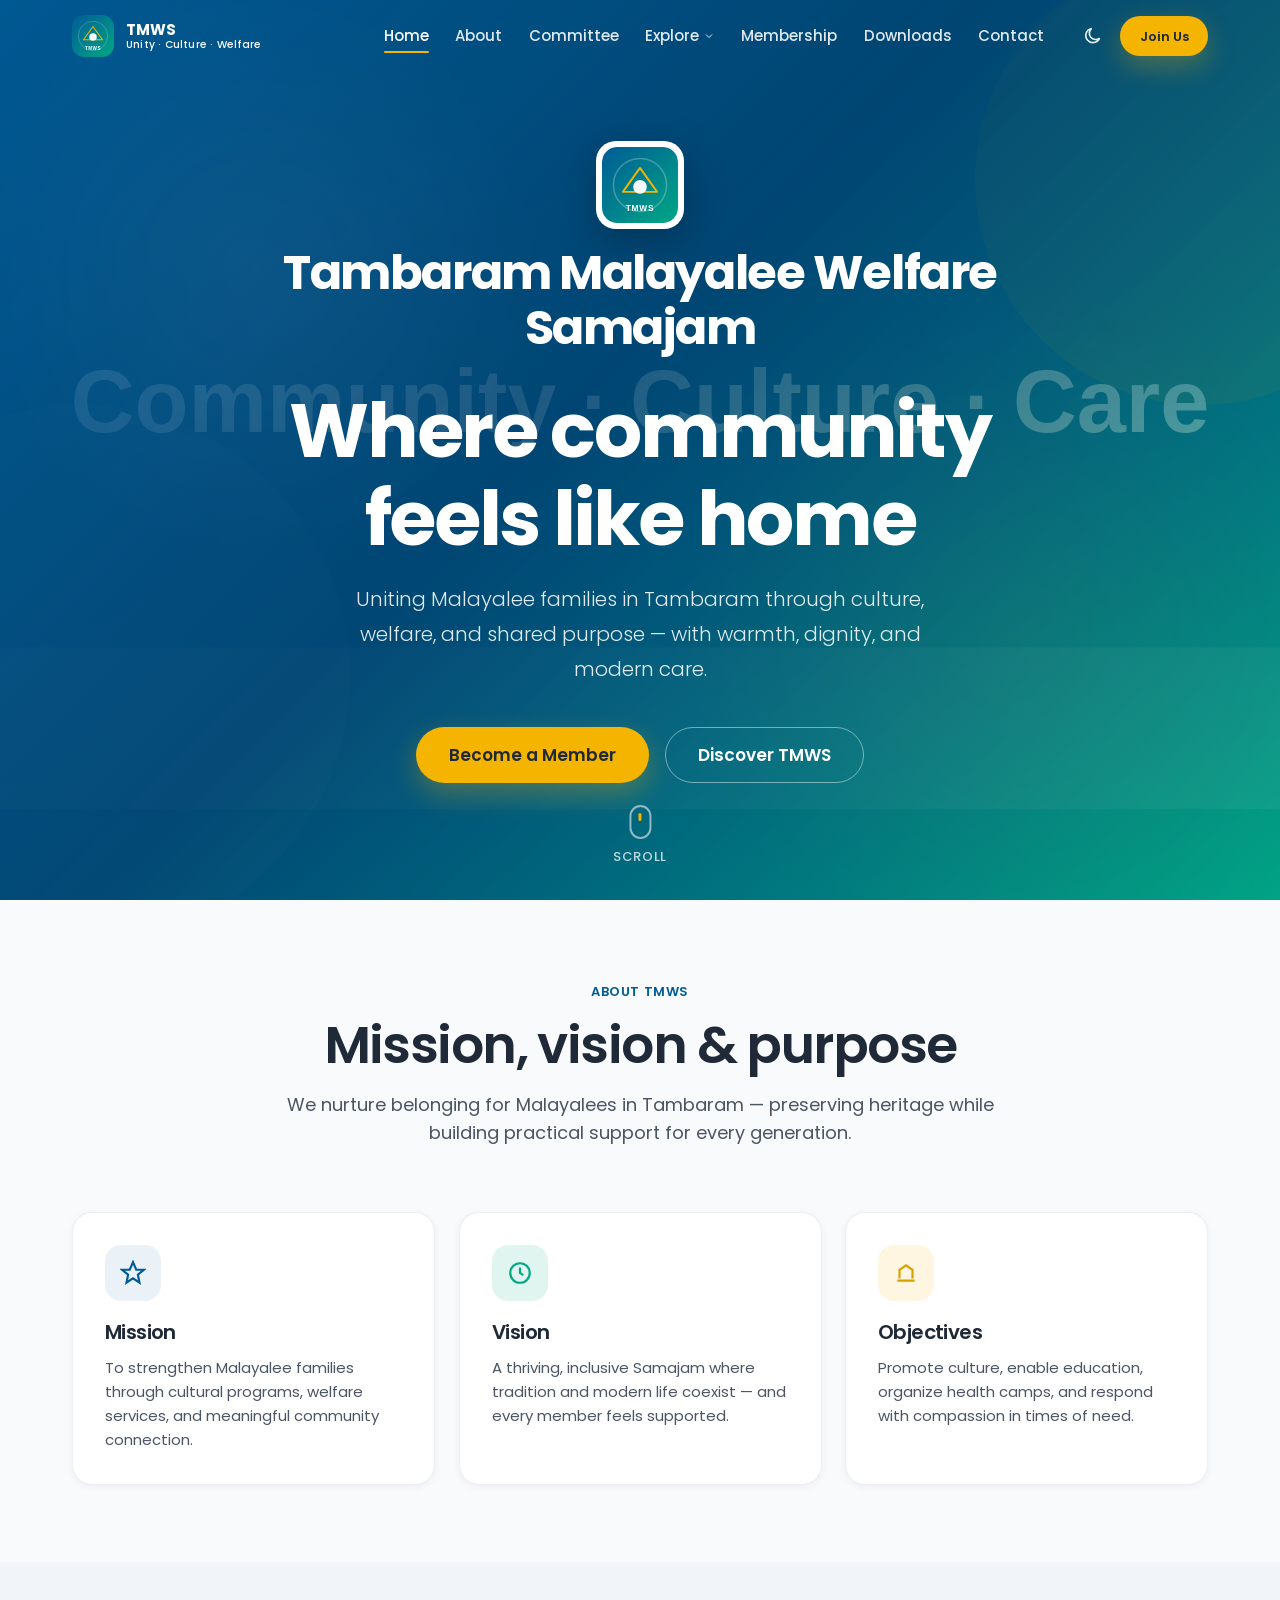
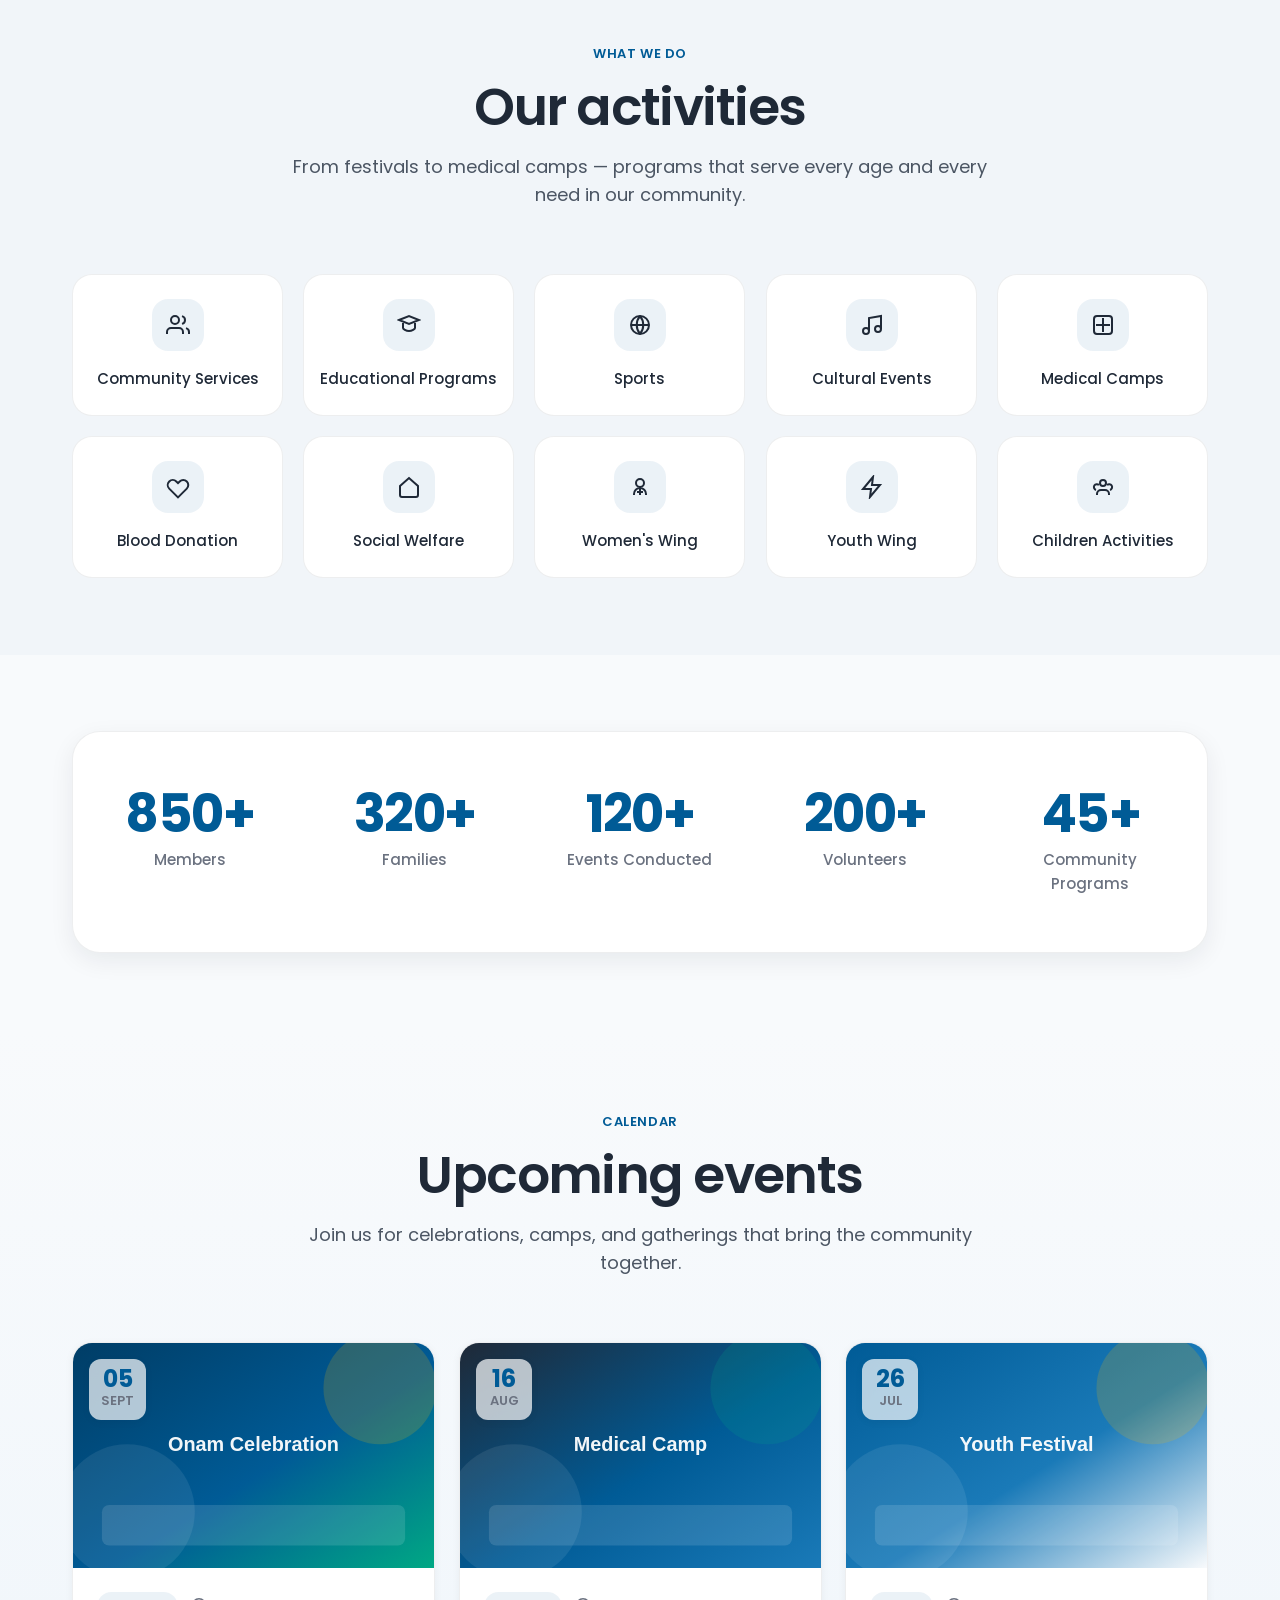
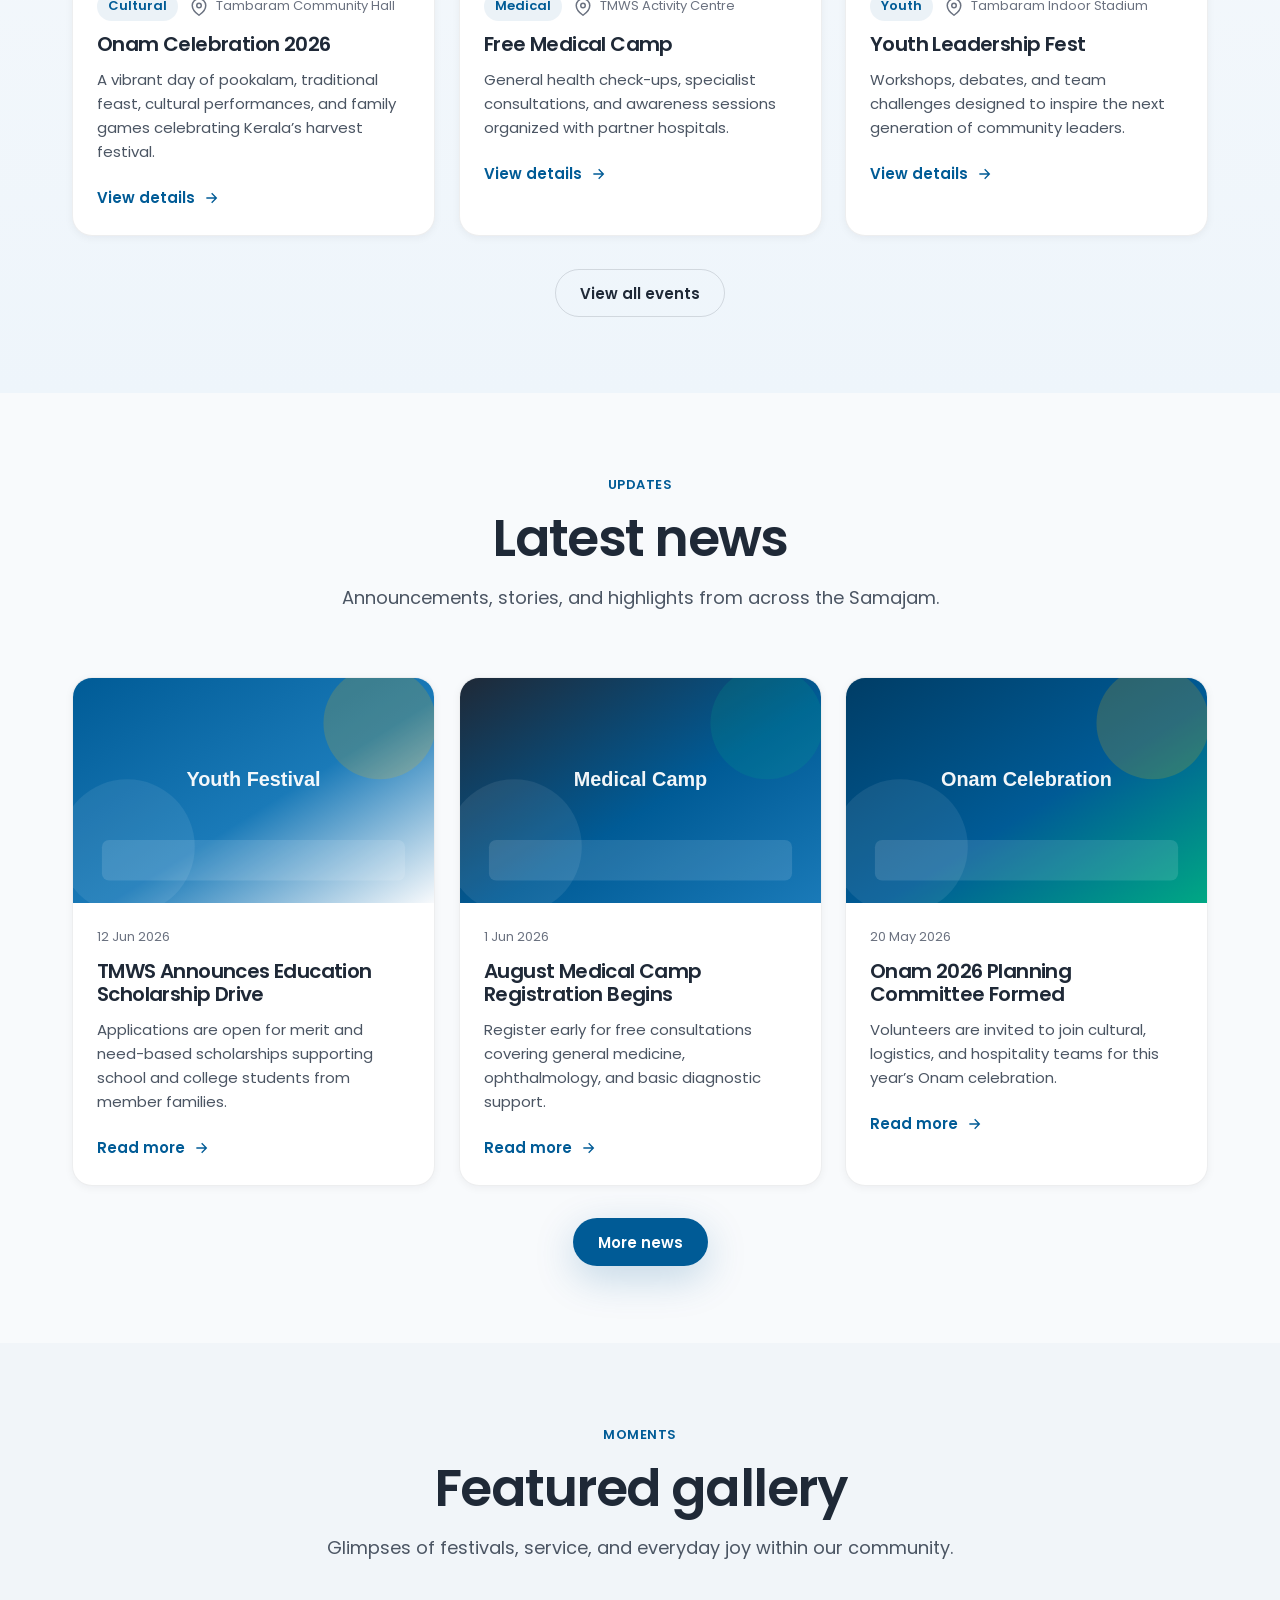
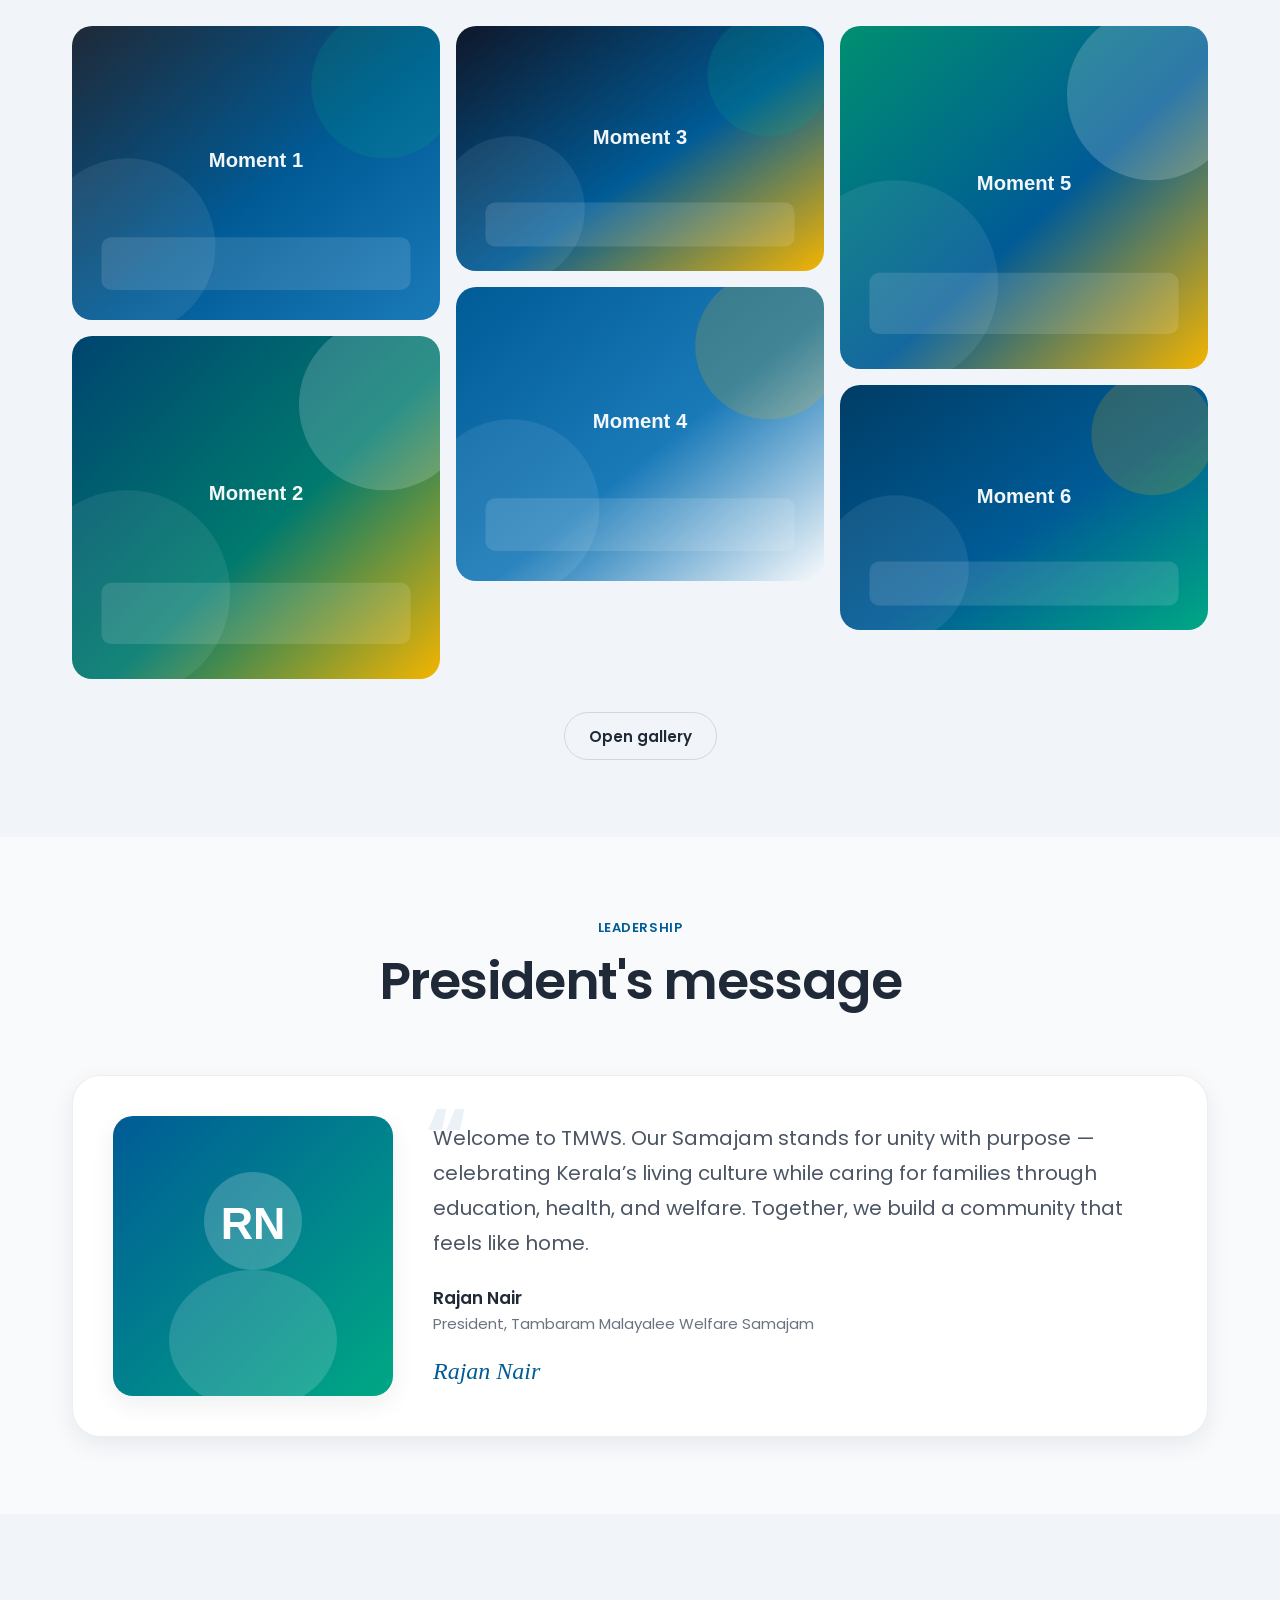
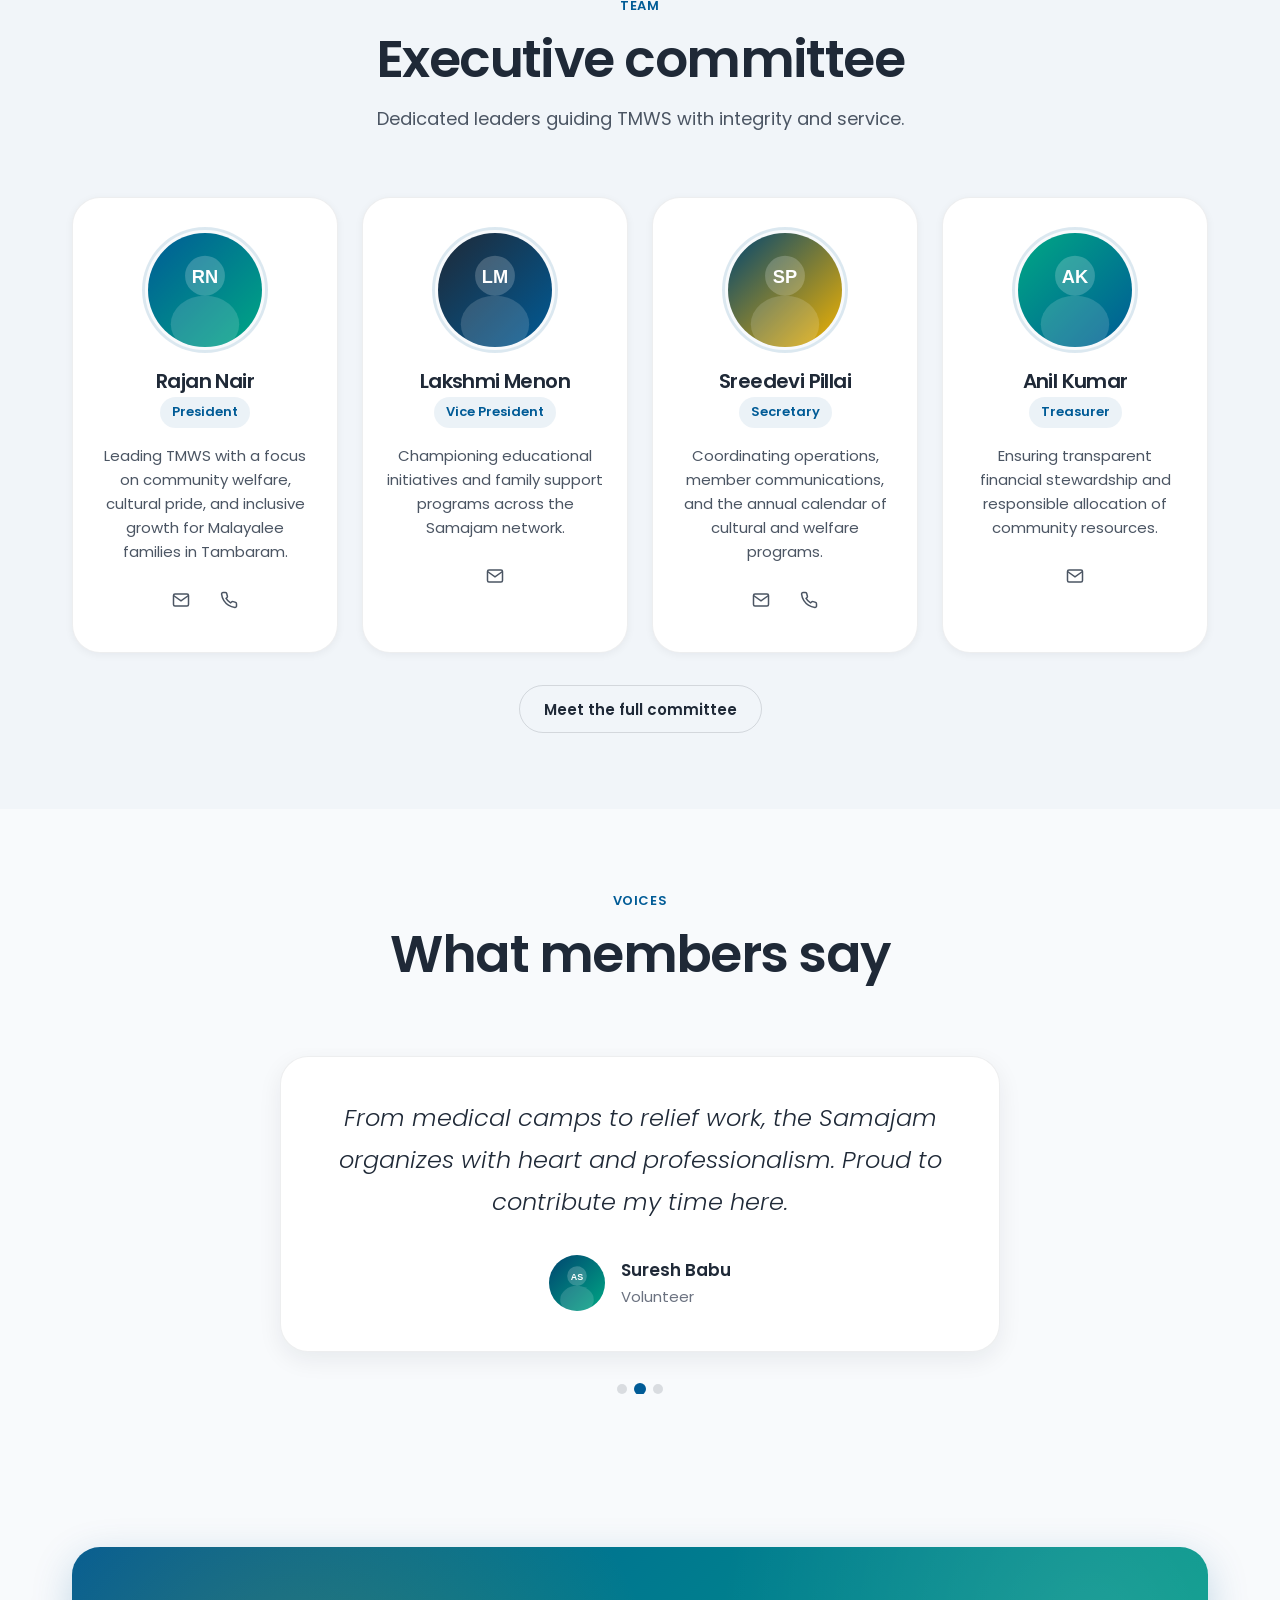
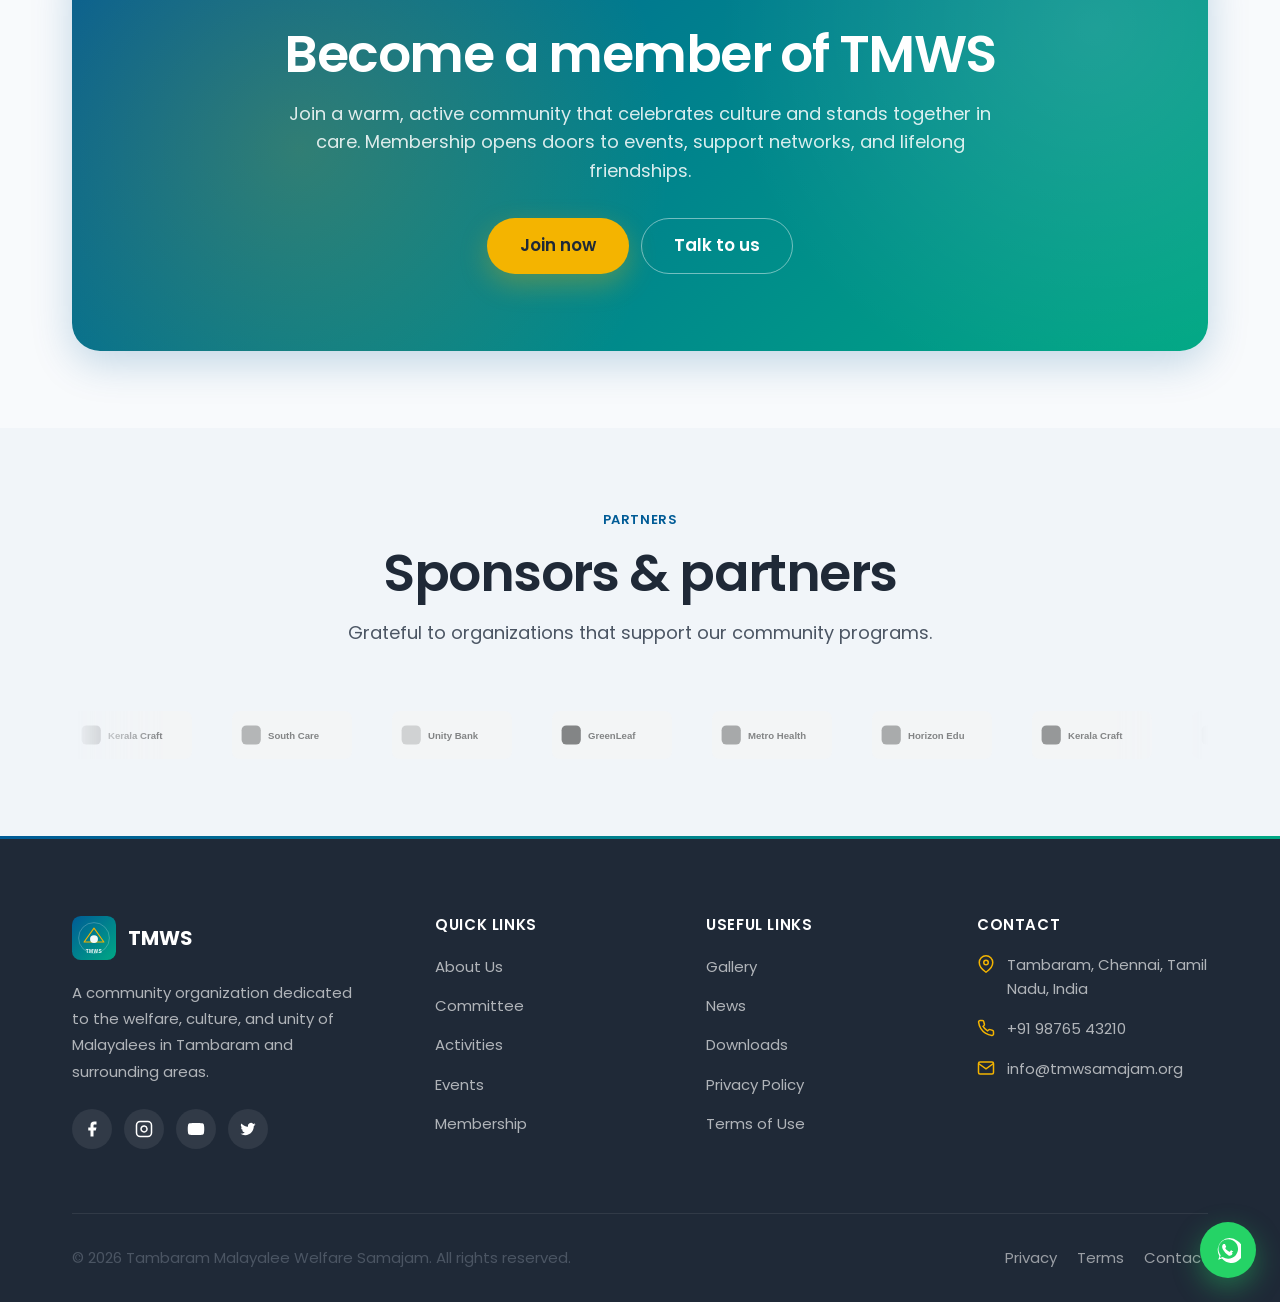
==== index.html @ 82dcee6b "Build premium TMWS static website for GitHub Pages Fresh HTML/CSS/vanilla JS site with modular desig" ====
<!DOCTYPE html>
<html lang="en">
<head>
  <meta charset="UTF-8" />
  <meta name="viewport" content="width=device-width, initial-scale=1.0" />
  <title>TMWS — Tambaram Malayalee Welfare Samajam</title>
  <meta name="description" content="Tambaram Malayalee Welfare Samajam (TMWS) — a modern community organization fostering Malayalee culture, welfare, and unity in Tambaram, Chennai." />
  <meta name="keywords" content="TMWS, Tambaram Malayalee, Malayalee Samajam, Kerala community Chennai, Onam Tambaram" />
  <meta name="author" content="Tambaram Malayalee Welfare Samajam" />
  <link rel="canonical" href="https://tmwsamajam.github.io/webapp/" />

  <meta property="og:type" content="website" />
  <meta property="og:title" content="TMWS — Tambaram Malayalee Welfare Samajam" />
  <meta property="og:description" content="Unity, culture, and welfare for Malayalee families in Tambaram." />
  <meta property="og:image" content="assets/images/logo/tmws-logo.svg" />
  <meta property="og:url" content="https://tmwsamajam.github.io/webapp/" />
  <meta property="og:site_name" content="TMWS" />

  <meta name="twitter:card" content="summary_large_image" />
  <meta name="twitter:title" content="TMWS — Tambaram Malayalee Welfare Samajam" />
  <meta name="twitter:description" content="Unity, culture, and welfare for Malayalee families in Tambaram." />
  <meta name="twitter:image" content="assets/images/logo/tmws-logo.svg" />

  <link rel="icon" href="favicon.ico" sizes="any" />
  <link rel="icon" href="assets/images/logo/tmws-logo.svg" type="image/svg+xml" />
  <link rel="apple-touch-icon" href="assets/images/logo/tmws-logo.svg" />

  <link rel="preconnect" href="https://fonts.googleapis.com" />
  <link rel="preconnect" href="https://fonts.gstatic.com" crossorigin />
  <link href="https://fonts.googleapis.com/css2?family=Poppins:wght@300;400;500;600;700&display=swap" rel="stylesheet" />

  <link rel="stylesheet" href="assets/css/style.css" />

  <script>
    (function () {
      try {
        var t = localStorage.getItem("tmws-theme");
        if (!t) t = window.matchMedia("(prefers-color-scheme: dark)").matches ? "dark" : "light";
        document.documentElement.setAttribute("data-theme", t);
      } catch (e) {}
    })();
  </script>

  <script type="application/ld+json">
  {
    "@context": "https://schema.org",
    "@type": "Organization",
    "name": "Tambaram Malayalee Welfare Samajam",
    "alternateName": "TMWS",
    "url": "https://tmwsamajam.github.io/webapp/",
    "logo": "https://tmwsamajam.github.io/webapp/assets/images/logo/tmws-logo.svg",
    "email": "info@tmwsamajam.org",
    "telephone": "+91-98765-43210",
    "address": {
      "@type": "PostalAddress",
      "addressLocality": "Tambaram",
      "addressRegion": "Tamil Nadu",
      "addressCountry": "IN"
    },
    "sameAs": [
      "https://facebook.com/",
      "https://instagram.com/",
      "https://youtube.com/"
    ]
  }
  </script>
</head>
<body data-page="home">
  <a class="skip-link" href="#main">Skip to content</a>
  <div class="scroll-progress" data-scroll-progress role="presentation"></div>
  <div class="page-loader" data-page-loader aria-hidden="true">
    <div class="page-loader__spinner" role="status" aria-label="Loading"></div>
  </div>

  <div data-header-mount></div>

  <main id="main">
    <!-- 1. Hero -->
    <section class="hero hero-animate" aria-label="Welcome">
      <div class="hero__bg" data-parallax="0.15" aria-hidden="true">
        <img src="assets/images/hero/hero-banner.svg" alt="" width="1920" height="1080" />
      </div>
      <div class="hero__overlay" aria-hidden="true"></div>
      <div class="hero__pattern" aria-hidden="true"></div>

      <div class="hero__content">
        <div class="hero__brand">
          <img class="hero__logo" src="assets/images/logo/tmws-logo.svg" width="88" height="88" alt="TMWS logo" />
          <p class="hero__org">Tambaram Malayalee Welfare Samajam</p>
        </div>
        <h1 class="hero__title">Where community feels like home</h1>
        <p class="hero__subtitle">
          Uniting Malayalee families in Tambaram through culture, welfare, and shared purpose — with warmth, dignity, and modern care.
        </p>
        <div class="hero__actions">
          <a href="membership.html" class="btn btn--secondary btn--lg">Become a Member</a>
          <a href="about.html" class="btn btn--outline btn--lg">Discover TMWS</a>
        </div>
      </div>

      <a href="#about" class="hero__scroll scroll-indicator" aria-label="Scroll to about section">
        <span class="hero__scroll-mouse" aria-hidden="true"></span>
        Scroll
      </a>
    </section>

    <!-- 2. About TMWS -->
    <section id="about" class="section">
      <div class="container">
        <header class="section-header reveal">
          <p class="section-eyebrow">About TMWS</p>
          <h2 class="section-title">Mission, vision &amp; purpose</h2>
          <p class="section-desc">
            We nurture belonging for Malayalees in Tambaram — preserving heritage while building practical support for every generation.
          </p>
        </header>

        <div class="grid grid--3">
          <article class="feature-card reveal reveal-delay-1">
            <div class="feature-card__icon" aria-hidden="true">
              <svg viewBox="0 0 24 24" fill="none" stroke="currentColor" stroke-width="2"><path d="M12 2l3 7h7l-5.5 4.5L18 21l-6-4-6 4 1.5-7.5L2 9h7z"/></svg>
            </div>
            <h3>Mission</h3>
            <p>To strengthen Malayalee families through cultural programs, welfare services, and meaningful community connection.</p>
          </article>
          <article class="feature-card reveal reveal-delay-2">
            <div class="feature-card__icon feature-card__icon--accent" aria-hidden="true">
              <svg viewBox="0 0 24 24" fill="none" stroke="currentColor" stroke-width="2"><circle cx="12" cy="12" r="9"/><path d="M12 7v5l3 2"/></svg>
            </div>
            <h3>Vision</h3>
            <p>A thriving, inclusive Samajam where tradition and modern life coexist — and every member feels supported.</p>
          </article>
          <article class="feature-card reveal reveal-delay-3">
            <div class="feature-card__icon feature-card__icon--secondary" aria-hidden="true">
              <svg viewBox="0 0 24 24" fill="none" stroke="currentColor" stroke-width="2"><path d="M4 19h16M6 17V9l6-4 6 4v8"/></svg>
            </div>
            <h3>Objectives</h3>
            <p>Promote culture, enable education, organize health camps, and respond with compassion in times of need.</p>
          </article>
        </div>
      </div>
    </section>

    <!-- 3. Our Activities -->
    <section class="section section--muted" id="activities">
      <div class="container">
        <header class="section-header reveal">
          <p class="section-eyebrow">What we do</p>
          <h2 class="section-title">Our activities</h2>
          <p class="section-desc">From festivals to medical camps — programs that serve every age and every need in our community.</p>
        </header>

        <div class="activities-grid">
          <a href="activities.html" class="activity-tile reveal">
            <span class="activity-tile__icon" aria-hidden="true"><svg viewBox="0 0 24 24" fill="none" stroke="currentColor" stroke-width="2"><path d="M17 21v-2a4 4 0 00-4-4H5a4 4 0 00-4 4v2"/><circle cx="9" cy="7" r="4"/><path d="M23 21v-2a4 4 0 00-3-3.87M16 3.13a4 4 0 010 7.75"/></svg></span>
            <span>Community Services</span>
          </a>
          <a href="activities.html#education" class="activity-tile reveal reveal-delay-1">
            <span class="activity-tile__icon" aria-hidden="true"><svg viewBox="0 0 24 24" fill="none" stroke="currentColor" stroke-width="2"><path d="M2 7l10-4 10 4-10 4L2 7z"/><path d="M6 10v5c0 1 3 3 6 3s6-2 6-3v-5"/></svg></span>
            <span>Educational Programs</span>
          </a>
          <a href="activities.html#sports" class="activity-tile reveal reveal-delay-2">
            <span class="activity-tile__icon" aria-hidden="true"><svg viewBox="0 0 24 24" fill="none" stroke="currentColor" stroke-width="2"><circle cx="12" cy="12" r="9"/><path d="M3 12h18M12 3a14 14 0 010 18M12 3a14 14 0 000 18"/></svg></span>
            <span>Sports</span>
          </a>
          <a href="activities.html#cultural" class="activity-tile reveal reveal-delay-3">
            <span class="activity-tile__icon" aria-hidden="true"><svg viewBox="0 0 24 24" fill="none" stroke="currentColor" stroke-width="2"><path d="M9 18V5l12-2v13"/><circle cx="6" cy="18" r="3"/><circle cx="18" cy="16" r="3"/></svg></span>
            <span>Cultural Events</span>
          </a>
          <a href="activities.html#medical" class="activity-tile reveal reveal-delay-4">
            <span class="activity-tile__icon" aria-hidden="true"><svg viewBox="0 0 24 24" fill="none" stroke="currentColor" stroke-width="2"><path d="M12 5v14M5 12h14"/><rect x="3" y="3" width="18" height="18" rx="3"/></svg></span>
            <span>Medical Camps</span>
          </a>
          <a href="activities.html#welfare" class="activity-tile reveal">
            <span class="activity-tile__icon" aria-hidden="true"><svg viewBox="0 0 24 24" fill="none" stroke="currentColor" stroke-width="2"><path d="M20.8 6.5a5 5 0 00-7.1 0L12 8.2l-1.7-1.7a5 5 0 00-7.1 7.1L12 22.4l8.8-8.8a5 5 0 000-7.1z"/></svg></span>
            <span>Blood Donation</span>
          </a>
          <a href="activities.html#welfare" class="activity-tile reveal reveal-delay-1">
            <span class="activity-tile__icon" aria-hidden="true"><svg viewBox="0 0 24 24" fill="none" stroke="currentColor" stroke-width="2"><path d="M3 11l9-8 9 8v9a2 2 0 01-2 2H5a2 2 0 01-2-2v-9z"/></svg></span>
            <span>Social Welfare</span>
          </a>
          <a href="activities.html#women" class="activity-tile reveal reveal-delay-2">
            <span class="activity-tile__icon" aria-hidden="true"><svg viewBox="0 0 24 24" fill="none" stroke="currentColor" stroke-width="2"><circle cx="12" cy="8" r="4"/><path d="M6 20v-1a6 6 0 0112 0v1M12 12v8M9 17h6"/></svg></span>
            <span>Women's Wing</span>
          </a>
          <a href="activities.html#youth" class="activity-tile reveal reveal-delay-3">
            <span class="activity-tile__icon" aria-hidden="true"><svg viewBox="0 0 24 24" fill="none" stroke="currentColor" stroke-width="2"><path d="M13 2L3 14h8l-1 8 10-12h-8l1-8z"/></svg></span>
            <span>Youth Wing</span>
          </a>
          <a href="activities.html#children" class="activity-tile reveal reveal-delay-4">
            <span class="activity-tile__icon" aria-hidden="true"><svg viewBox="0 0 24 24" fill="none" stroke="currentColor" stroke-width="2"><circle cx="12" cy="8" r="3"/><path d="M6 20v-1a4 4 0 014-4h4a4 4 0 014 4v1M8 10a3 3 0 10-3 5M19 15a3 3 0 10-3-5"/></svg></span>
            <span>Children Activities</span>
          </a>
        </div>
      </div>
    </section>

    <!-- 4. Statistics -->
    <section class="section" aria-label="Community statistics">
      <div class="container">
        <div class="stats-band reveal">
          <div class="stats-grid">
            <div class="stat-item">
              <div class="stat-item__value" data-counter="850" data-suffix="+">0</div>
              <div class="stat-item__label">Members</div>
            </div>
            <div class="stat-item">
              <div class="stat-item__value" data-counter="320" data-suffix="+">0</div>
              <div class="stat-item__label">Families</div>
            </div>
            <div class="stat-item">
              <div class="stat-item__value" data-counter="120" data-suffix="+">0</div>
              <div class="stat-item__label">Events Conducted</div>
            </div>
            <div class="stat-item">
              <div class="stat-item__value" data-counter="200" data-suffix="+">0</div>
              <div class="stat-item__label">Volunteers</div>
            </div>
            <div class="stat-item">
              <div class="stat-item__value" data-counter="45" data-suffix="+">0</div>
              <div class="stat-item__label">Community Programs</div>
            </div>
          </div>
        </div>
      </div>
    </section>

    <!-- 5. Upcoming Events -->
    <section class="section section--gradient" id="events">
      <div class="container">
        <header class="section-header reveal">
          <p class="section-eyebrow">Calendar</p>
          <h2 class="section-title">Upcoming events</h2>
          <p class="section-desc">Join us for celebrations, camps, and gatherings that bring the community together.</p>
        </header>
        <div class="grid grid--3" data-home-events></div>
        <div class="text-center mt-8 reveal">
          <a href="events.html" class="btn btn--outline-dark">View all events</a>
        </div>
      </div>
    </section>

    <!-- 6. Latest News -->
    <section class="section" id="news">
      <div class="container">
        <header class="section-header reveal">
          <p class="section-eyebrow">Updates</p>
          <h2 class="section-title">Latest news</h2>
          <p class="section-desc">Announcements, stories, and highlights from across the Samajam.</p>
        </header>
        <div class="grid grid--3" data-home-news></div>
        <div class="text-center mt-8 reveal">
          <a href="news.html" class="btn btn--primary">More news</a>
        </div>
      </div>
    </section>

    <!-- 7. Featured Gallery -->
    <section class="section section--muted" id="gallery">
      <div class="container">
        <header class="section-header reveal">
          <p class="section-eyebrow">Moments</p>
          <h2 class="section-title">Featured gallery</h2>
          <p class="section-desc">Glimpses of festivals, service, and everyday joy within our community.</p>
        </header>
        <div class="gallery-grid" data-home-gallery data-gallery-grid></div>
        <div class="text-center mt-8 reveal">
          <a href="gallery.html" class="btn btn--outline-dark">Open gallery</a>
        </div>
      </div>
    </section>

    <!-- 8. President's Message -->
    <section class="section" id="message">
      <div class="container">
        <header class="section-header reveal">
          <p class="section-eyebrow">Leadership</p>
          <h2 class="section-title">President's message</h2>
        </header>
        <div class="message-block reveal">
          <img class="message-block__photo" src="assets/images/committee/president.svg" alt="Portrait of President Rajan Nair" width="280" height="280" />
          <div>
            <p class="message-block__quote">
              Welcome to TMWS. Our Samajam stands for unity with purpose — celebrating Kerala’s living culture while caring for families through education, health, and welfare. Together, we build a community that feels like home.
            </p>
            <p class="message-block__author">Rajan Nair</p>
            <p class="message-block__role">President, Tambaram Malayalee Welfare Samajam</p>
            <p class="message-block__signature">Rajan Nair</p>
          </div>
        </div>
      </div>
    </section>

    <!-- 9. Executive Committee Preview -->
    <section class="section section--muted" id="committee">
      <div class="container">
        <header class="section-header reveal">
          <p class="section-eyebrow">Team</p>
          <h2 class="section-title">Executive committee</h2>
          <p class="section-desc">Dedicated leaders guiding TMWS with integrity and service.</p>
        </header>
        <div class="grid grid--4" data-home-committee></div>
        <div class="text-center mt-8 reveal">
          <a href="committee.html" class="btn btn--outline-dark">Meet the full committee</a>
        </div>
      </div>
    </section>

    <!-- 10. Testimonials -->
    <section class="section" id="testimonials">
      <div class="container">
        <header class="section-header reveal">
          <p class="section-eyebrow">Voices</p>
          <h2 class="section-title">What members say</h2>
        </header>
        <div class="testimonial-slider reveal" data-testimonial-slider>
          <div class="testimonial-track" data-home-testimonials></div>
          <div class="testimonial-dots" role="tablist" aria-label="Testimonial navigation"></div>
        </div>
      </div>
    </section>

    <!-- 11. Become a Member -->
    <section class="section">
      <div class="container">
        <div class="cta-banner reveal">
          <h2>Become a member of TMWS</h2>
          <p>Join a warm, active community that celebrates culture and stands together in care. Membership opens doors to events, support networks, and lifelong friendships.</p>
          <div class="btn-group flex--center">
            <a href="membership.html" class="btn btn--secondary btn--lg">Join now</a>
            <a href="contact.html" class="btn btn--outline btn--lg">Talk to us</a>
          </div>
        </div>
      </div>
    </section>

    <!-- 12. Sponsors & Partners -->
    <section class="section section--muted" id="sponsors" aria-label="Sponsors and partners">
      <div class="container">
        <header class="section-header reveal">
          <p class="section-eyebrow">Partners</p>
          <h2 class="section-title">Sponsors &amp; partners</h2>
          <p class="section-desc">Grateful to organizations that support our community programs.</p>
        </header>
        <div class="sponsors-track reveal" aria-hidden="true">
          <div class="sponsors-track__inner">
            <img class="sponsor-logo" src="assets/images/sponsors/sponsor-1.svg" alt="" height="48" />
            <img class="sponsor-logo" src="assets/images/sponsors/sponsor-2.svg" alt="" height="48" />
            <img class="sponsor-logo" src="assets/images/sponsors/sponsor-3.svg" alt="" height="48" />
            <img class="sponsor-logo" src="assets/images/sponsors/sponsor-4.svg" alt="" height="48" />
            <img class="sponsor-logo" src="assets/images/sponsors/sponsor-5.svg" alt="" height="48" />
            <img class="sponsor-logo" src="assets/images/sponsors/sponsor-6.svg" alt="" height="48" />
            <img class="sponsor-logo" src="assets/images/sponsors/sponsor-1.svg" alt="" height="48" />
            <img class="sponsor-logo" src="assets/images/sponsors/sponsor-2.svg" alt="" height="48" />
            <img class="sponsor-logo" src="assets/images/sponsors/sponsor-3.svg" alt="" height="48" />
            <img class="sponsor-logo" src="assets/images/sponsors/sponsor-4.svg" alt="" height="48" />
            <img class="sponsor-logo" src="assets/images/sponsors/sponsor-5.svg" alt="" height="48" />
            <img class="sponsor-logo" src="assets/images/sponsors/sponsor-6.svg" alt="" height="48" />
          </div>
        </div>
      </div>
    </section>
  </main>

  <div data-footer-mount></div>

  <script src="assets/js/theme.js" defer></script>
  <script src="assets/js/navigation.js" defer></script>
  <script src="assets/js/animations.js" defer></script>
  <script src="assets/js/counter.js" defer></script>
  <script src="assets/js/gallery.js" defer></script>
  <script src="assets/js/main.js" defer></script>
</body>
</html>
---- assets/css/style.css ----
/* ============================================================
   TMWS Main Stylesheet
   Imports design system layers + page-specific styles
   ============================================================ */

@import url("variables.css");
@import url("layout.css");
@import url("components.css");
@import url("animations.css");
@import url("responsive.css");

/* ---------- Home Hero ---------- */

.hero {
  position: relative;
  min-height: 100vh;
  min-height: 100dvh;
  display: flex;
  align-items: center;
  justify-content: center;
  overflow: hidden;
  color: var(--color-white);
}

.hero__bg {
  position: absolute;
  inset: 0;
  z-index: 0;
}

.hero__bg img,
.hero__bg-fallback {
  width: 100%;
  height: 100%;
  object-fit: cover;
}

.hero__bg-fallback {
  background:
    linear-gradient(135deg, #003d66 0%, #005B96 40%, #007a6e 100%);
}

.hero__overlay {
  position: absolute;
  inset: 0;
  background: var(--gradient-hero);
  z-index: 1;
}

.hero__pattern {
  position: absolute;
  inset: 0;
  z-index: 2;
  opacity: 0.35;
  background-image:
    radial-gradient(circle at 20% 30%, rgba(255, 255, 255, 0.12) 0%, transparent 25%),
    radial-gradient(circle at 80% 70%, rgba(244, 180, 0, 0.15) 0%, transparent 30%);
  pointer-events: none;
}

.hero__content {
  position: relative;
  z-index: 3;
  text-align: center;
  padding: calc(var(--header-height) + 2rem) var(--container-padding) 5rem;
  max-width: 900px;
  margin-inline: auto;
}

.hero__brand {
  display: flex;
  flex-direction: column;
  align-items: center;
  gap: var(--space-4);
  margin-bottom: var(--space-8);
}

.hero__logo {
  width: 88px;
  height: 88px;
  border-radius: var(--radius-xl);
  box-shadow: 0 12px 40px rgba(0, 0, 0, 0.25);
  background: var(--color-white);
  padding: 6px;
}

.hero__org {
  font-size: clamp(1.75rem, 1.2rem + 2.5vw, 3rem);
  font-weight: var(--font-weight-bold);
  letter-spacing: var(--ls-tight);
  color: var(--color-white);
  line-height: var(--lh-tight);
}

.hero__title {
  font-size: var(--fs-hero);
  font-weight: var(--font-weight-bold);
  color: var(--color-white);
  margin-bottom: var(--space-5);
  letter-spacing: var(--ls-tight);
}

.hero__subtitle {
  font-size: var(--fs-lg);
  font-weight: var(--font-weight-light);
  color: rgba(255, 255, 255, 0.88);
  max-width: 36rem;
  margin-inline: auto;
  margin-bottom: var(--space-10);
  line-height: var(--lh-relaxed);
}

.hero__actions {
  display: flex;
  flex-wrap: wrap;
  justify-content: center;
  gap: var(--space-4);
}

.hero__scroll {
  position: absolute;
  bottom: 2rem;
  left: 50%;
  transform: translateX(-50%);
  z-index: 3;
  display: flex;
  flex-direction: column;
  align-items: center;
  gap: var(--space-2);
  color: rgba(255, 255, 255, 0.75);
  font-size: var(--fs-xs);
  font-weight: var(--font-weight-medium);
  letter-spacing: var(--ls-wide);
  text-transform: uppercase;
}

.hero__scroll-mouse {
  width: 22px;
  height: 34px;
  border: 2px solid rgba(255, 255, 255, 0.55);
  border-radius: var(--radius-full);
  position: relative;
}

.hero__scroll-mouse::before {
  content: "";
  position: absolute;
  top: 6px;
  left: 50%;
  width: 3px;
  height: 8px;
  margin-left: -1.5px;
  border-radius: var(--radius-full);
  background: var(--color-secondary);
  animation: scrollBounce 2s ease-in-out infinite;
}

/* Activities icon grid on home */
.activities-grid {
  display: grid;
  grid-template-columns: repeat(5, 1fr);
  gap: var(--space-5);
}

@media (max-width: 1100px) {
  .activities-grid {
    grid-template-columns: repeat(3, 1fr);
  }
}

@media (max-width: 640px) {
  .activities-grid {
    grid-template-columns: repeat(2, 1fr);
  }

  .hero__logo {
    width: 72px;
    height: 72px;
  }
}

.activity-tile {
  display: flex;
  flex-direction: column;
  align-items: center;
  text-align: center;
  gap: var(--space-4);
  padding: var(--space-6) var(--space-4);
  background: var(--color-bg-elevated);
  border: 1px solid var(--color-border);
  border-radius: var(--radius-xl);
  transition: transform var(--duration-base) var(--ease-out),
    box-shadow var(--duration-base) var(--ease-out),
    border-color var(--duration-base) var(--ease-out);
}

.activity-tile:hover {
  transform: translateY(-4px);
  box-shadow: var(--shadow-md);
  border-color: transparent;
}

.activity-tile__icon {
  display: grid;
  place-items: center;
  width: 52px;
  height: 52px;
  border-radius: var(--radius-lg);
  background: var(--color-primary-soft);
  color: var(--color-primary);
}

.activity-tile__icon svg {
  width: 24px;
  height: 24px;
}

.activity-tile span {
  font-size: var(--fs-sm);
  font-weight: var(--font-weight-medium);
  color: var(--color-text);
}

/* Legal pages */
.legal-content {
  max-width: var(--container-narrow);
  margin-inline: auto;
}

.legal-content h2 {
  font-size: var(--fs-2xl);
  margin-top: var(--space-10);
  margin-bottom: var(--space-4);
}

.legal-content h3 {
  font-size: var(--fs-xl);
  margin-top: var(--space-8);
  margin-bottom: var(--space-3);
}

.legal-content p,
.legal-content li {
  margin-bottom: var(--space-4);
  color: var(--color-text-secondary);
}

.legal-content ul {
  list-style: disc;
  padding-left: var(--space-6);
  margin-bottom: var(--space-4);
}

.legal-content a {
  color: var(--color-primary);
  text-decoration: underline;
  text-underline-offset: 2px;
}

/* Prose helpers for about page */
.prose-block {
  max-width: 68ch;
}

.prose-block p + p {
  margin-top: var(--space-4);
}

.split-section {
  display: grid;
  grid-template-columns: 1fr 1fr;
  gap: var(--space-12);
  align-items: center;
}

.split-section__visual {
  border-radius: var(--radius-2xl);
  overflow: hidden;
  box-shadow: var(--shadow-lg);
  aspect-ratio: 4 / 3;
  background: var(--gradient-primary);
  position: relative;
}

.split-section__visual img {
  width: 100%;
  height: 100%;
  object-fit: cover;
}

@media (max-width: 900px) {
  .split-section {
    grid-template-columns: 1fr;
    gap: var(--space-8);
  }
}
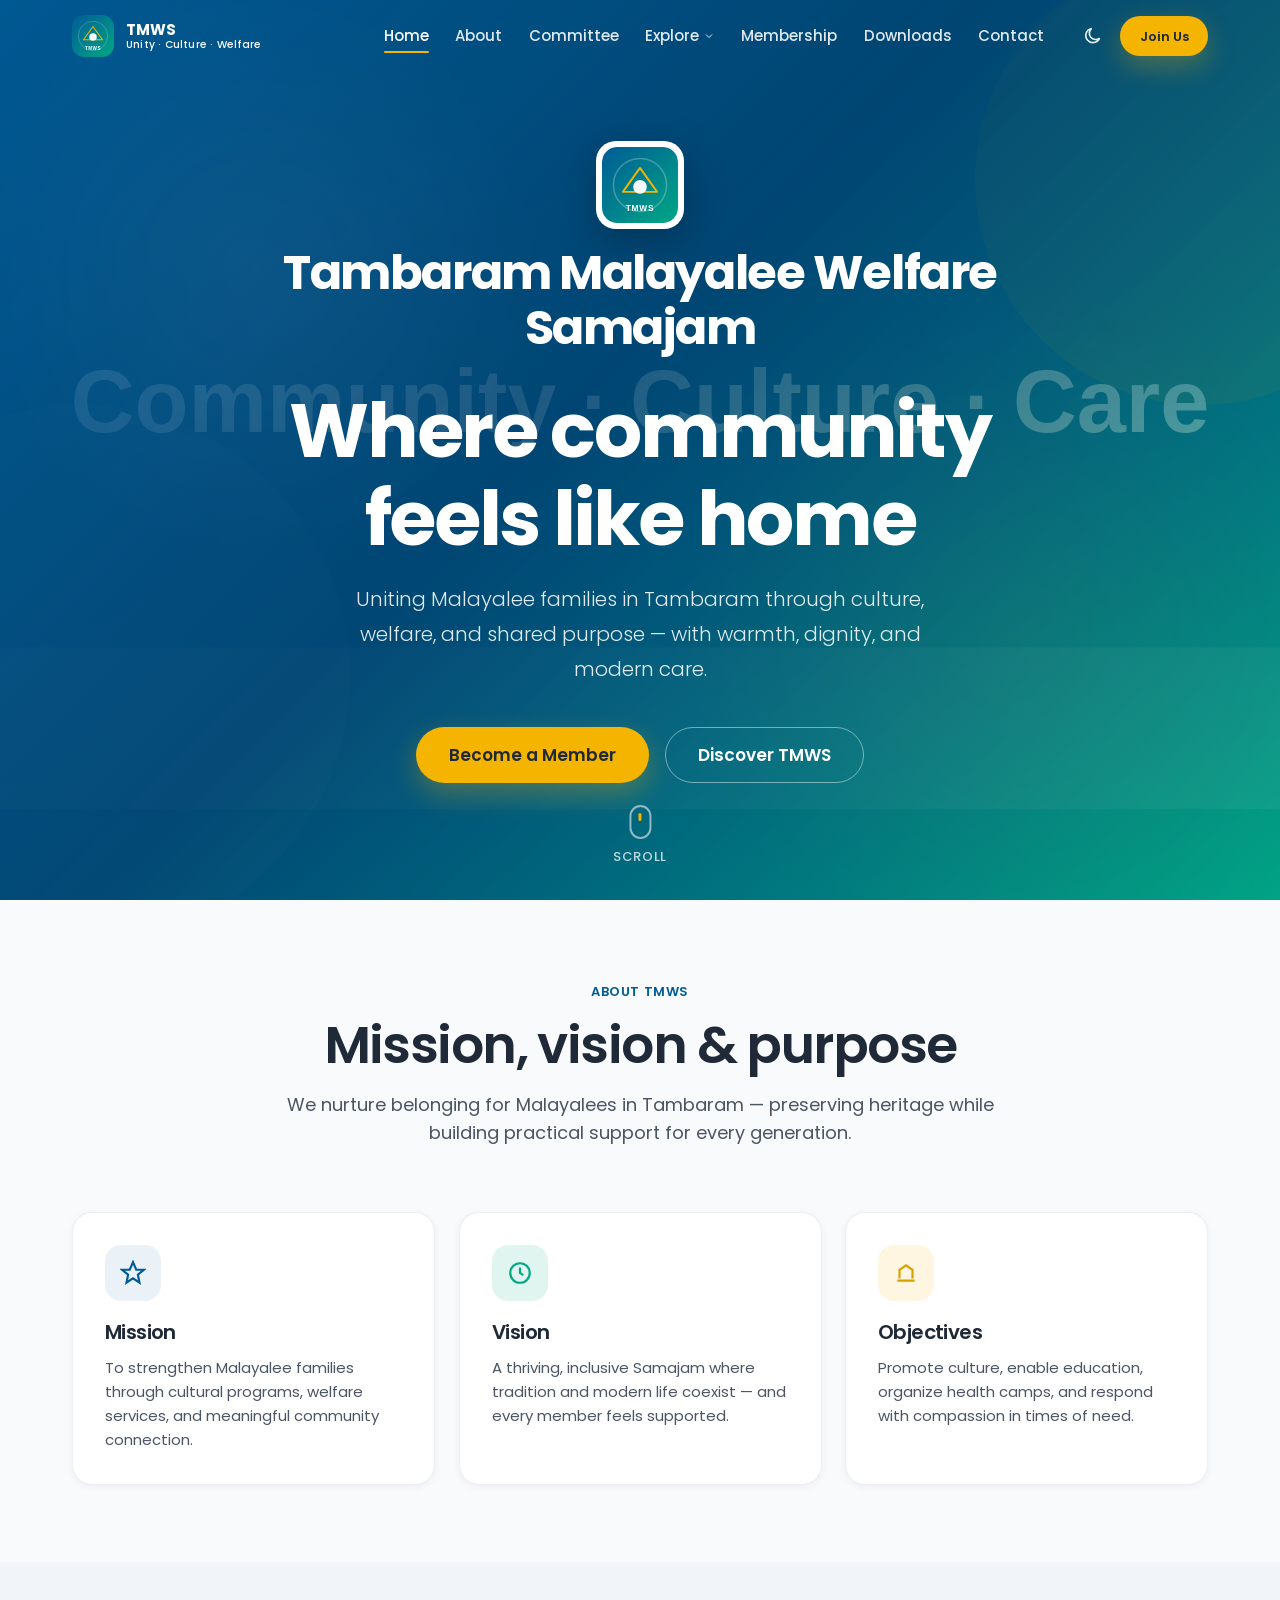
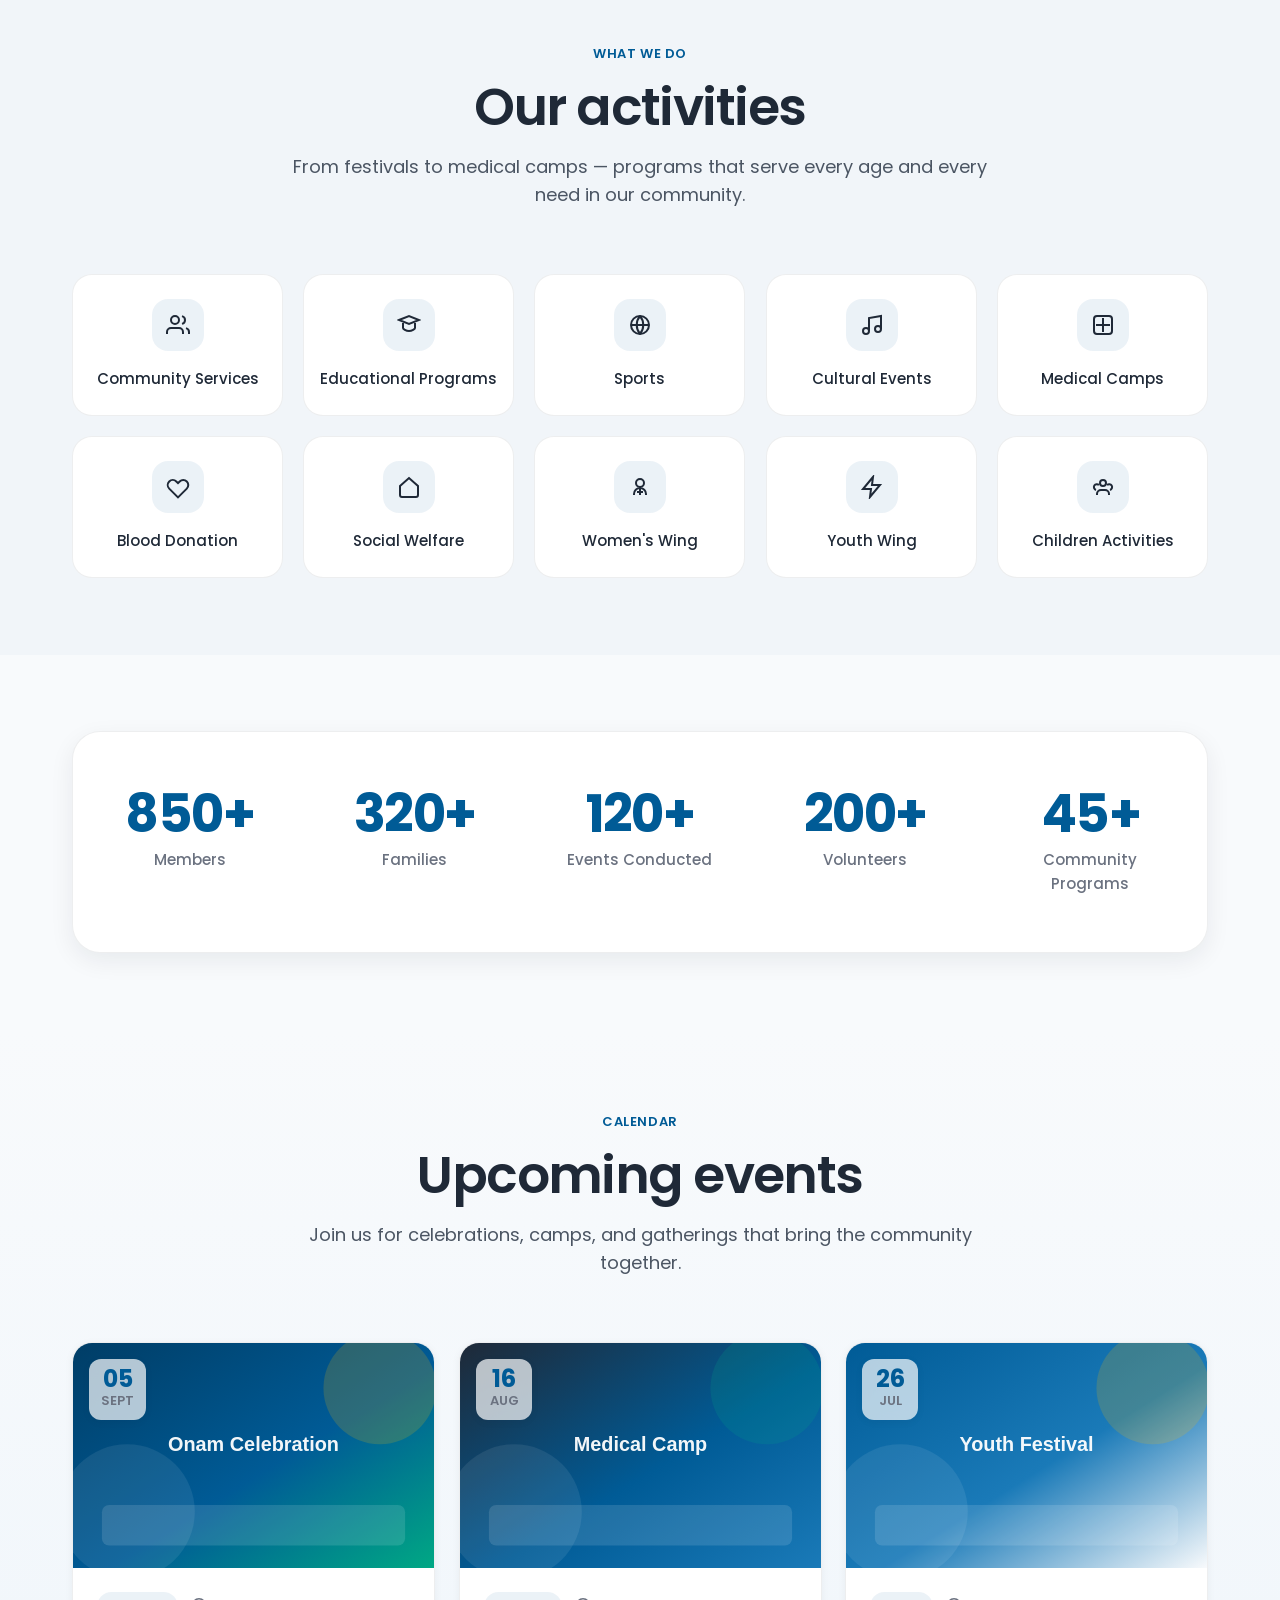
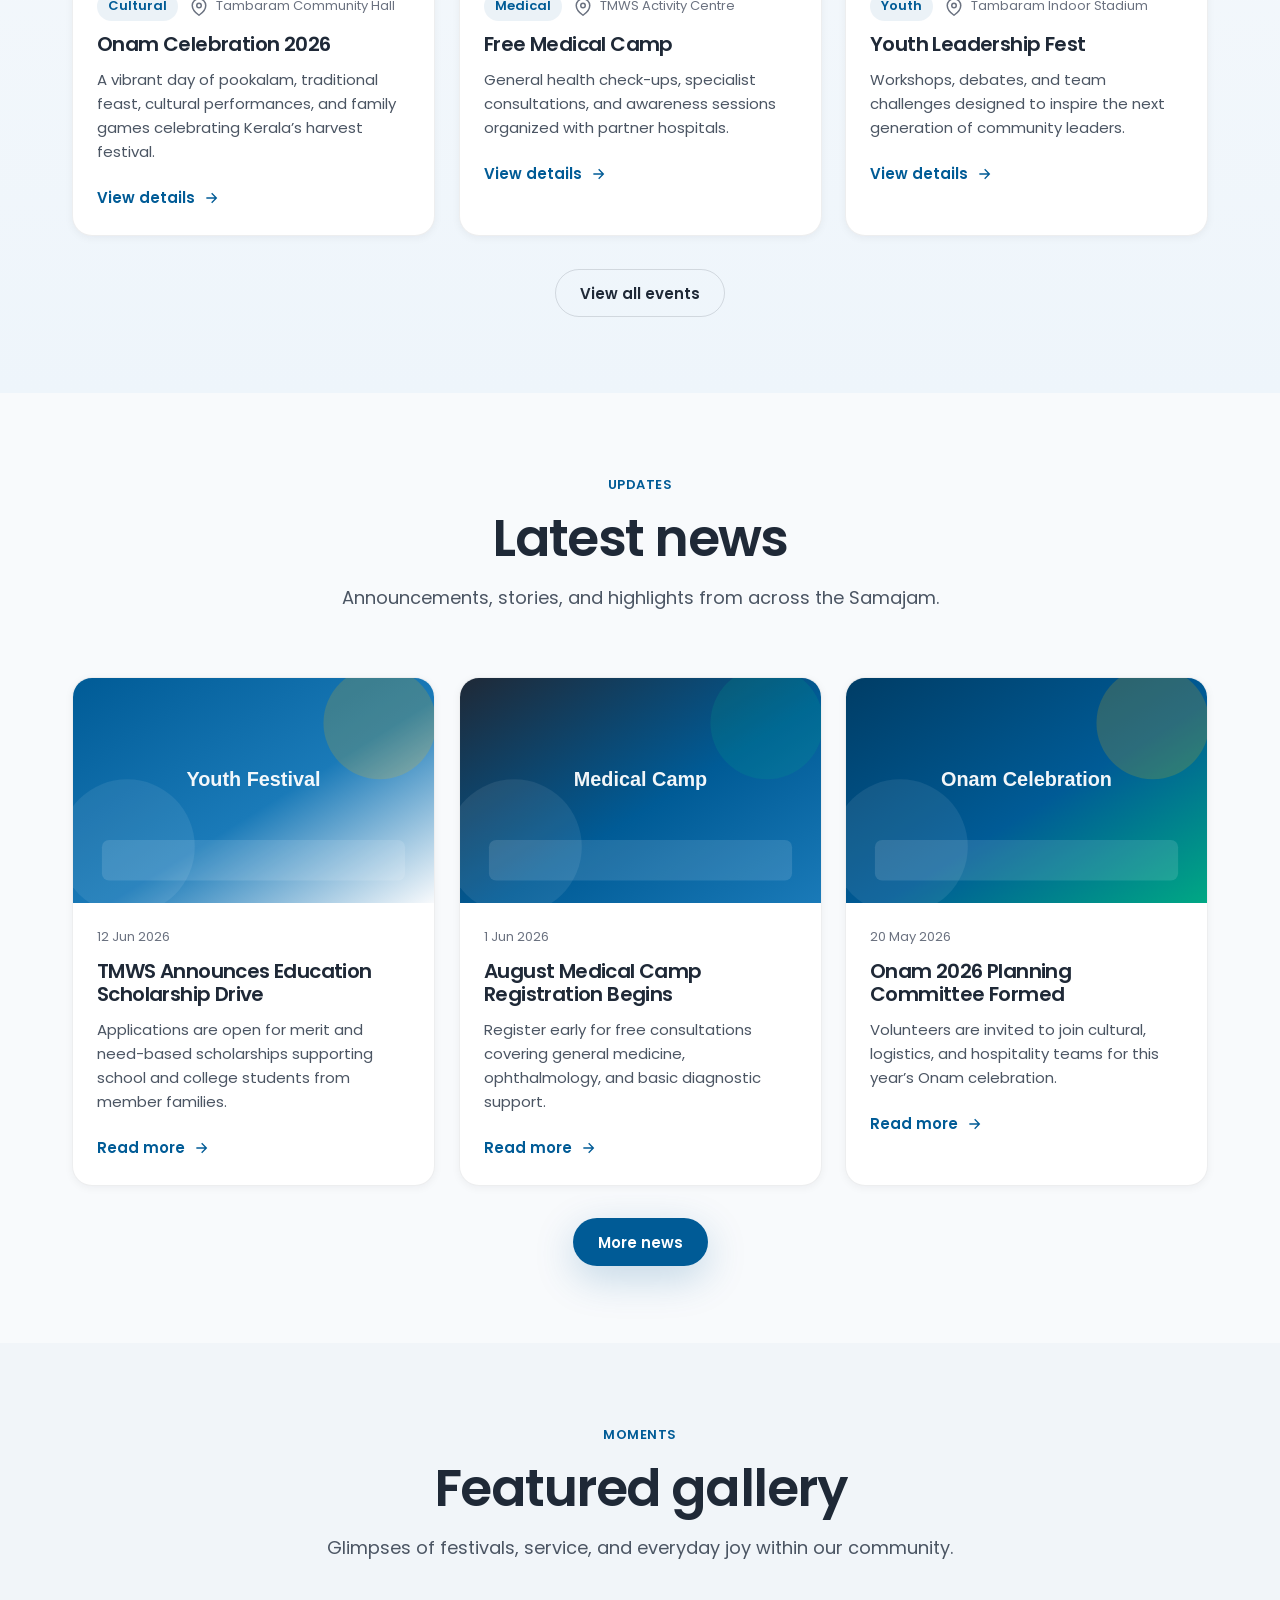
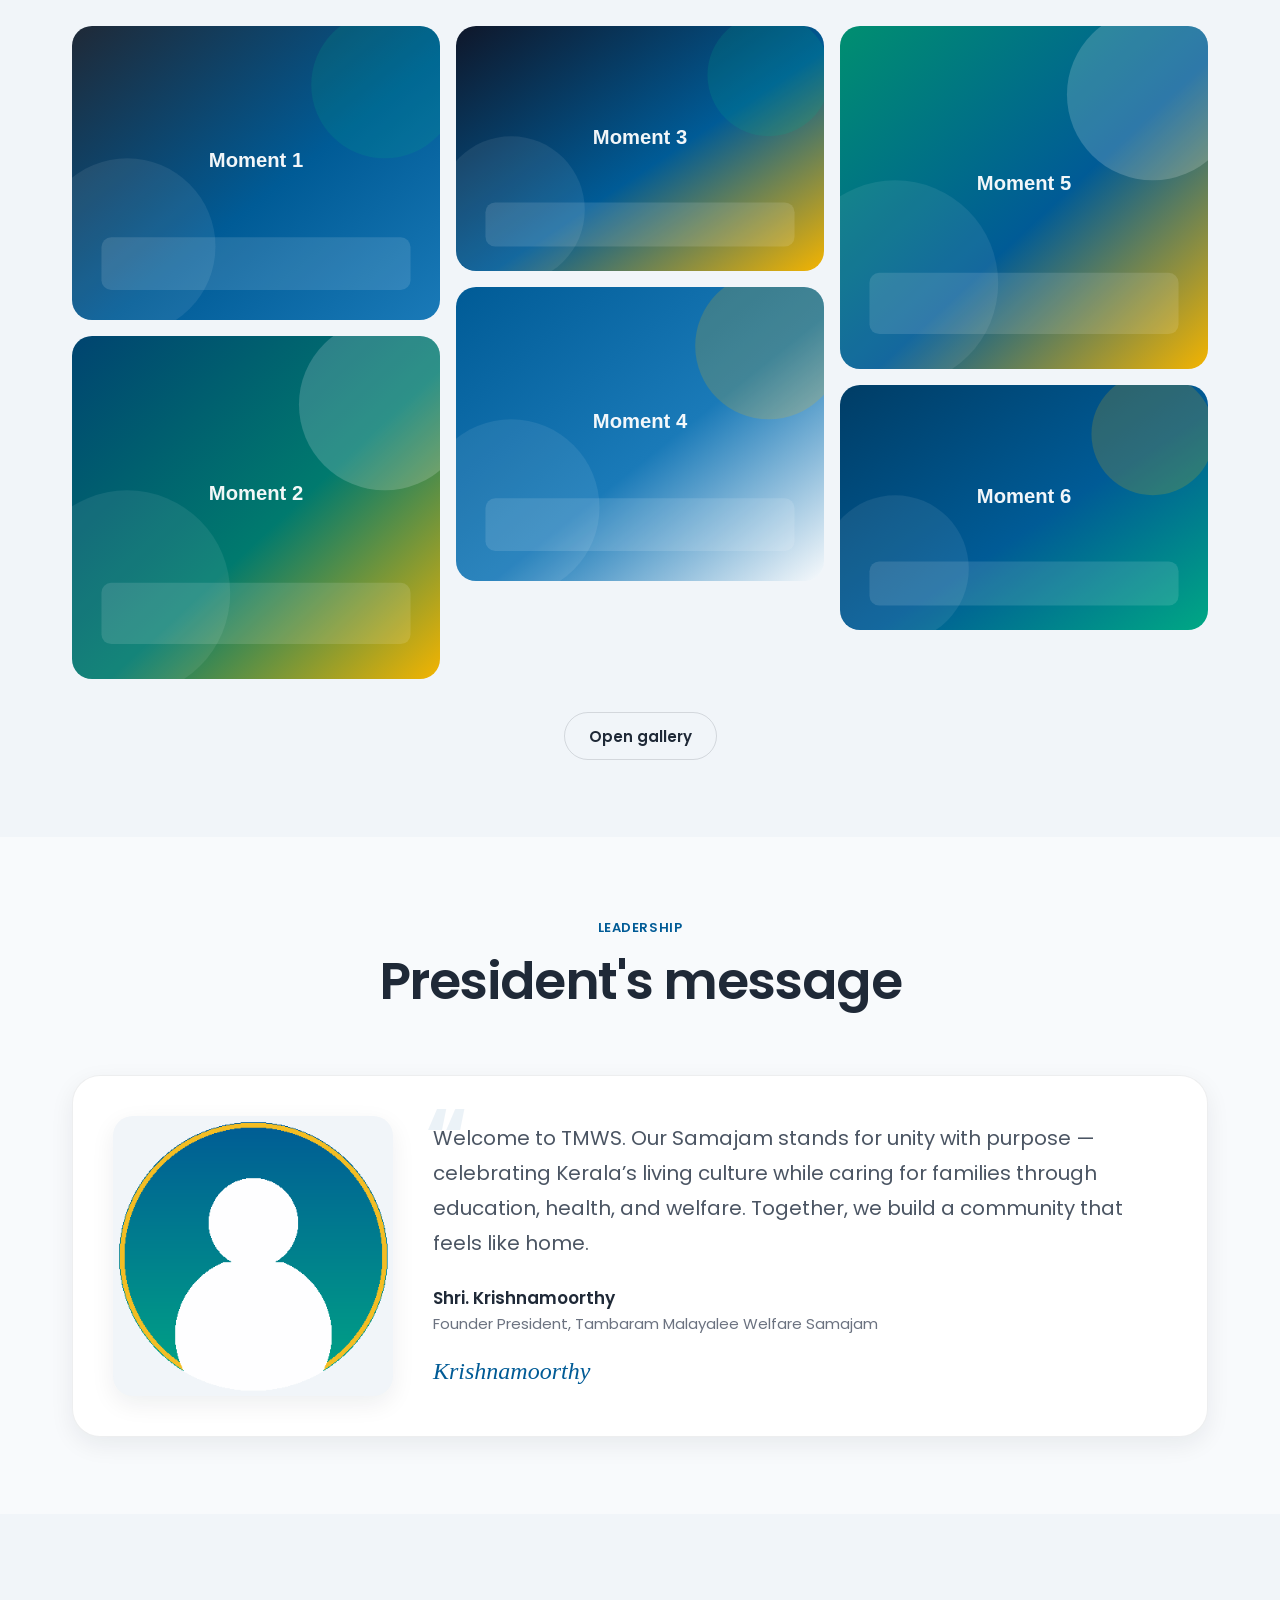
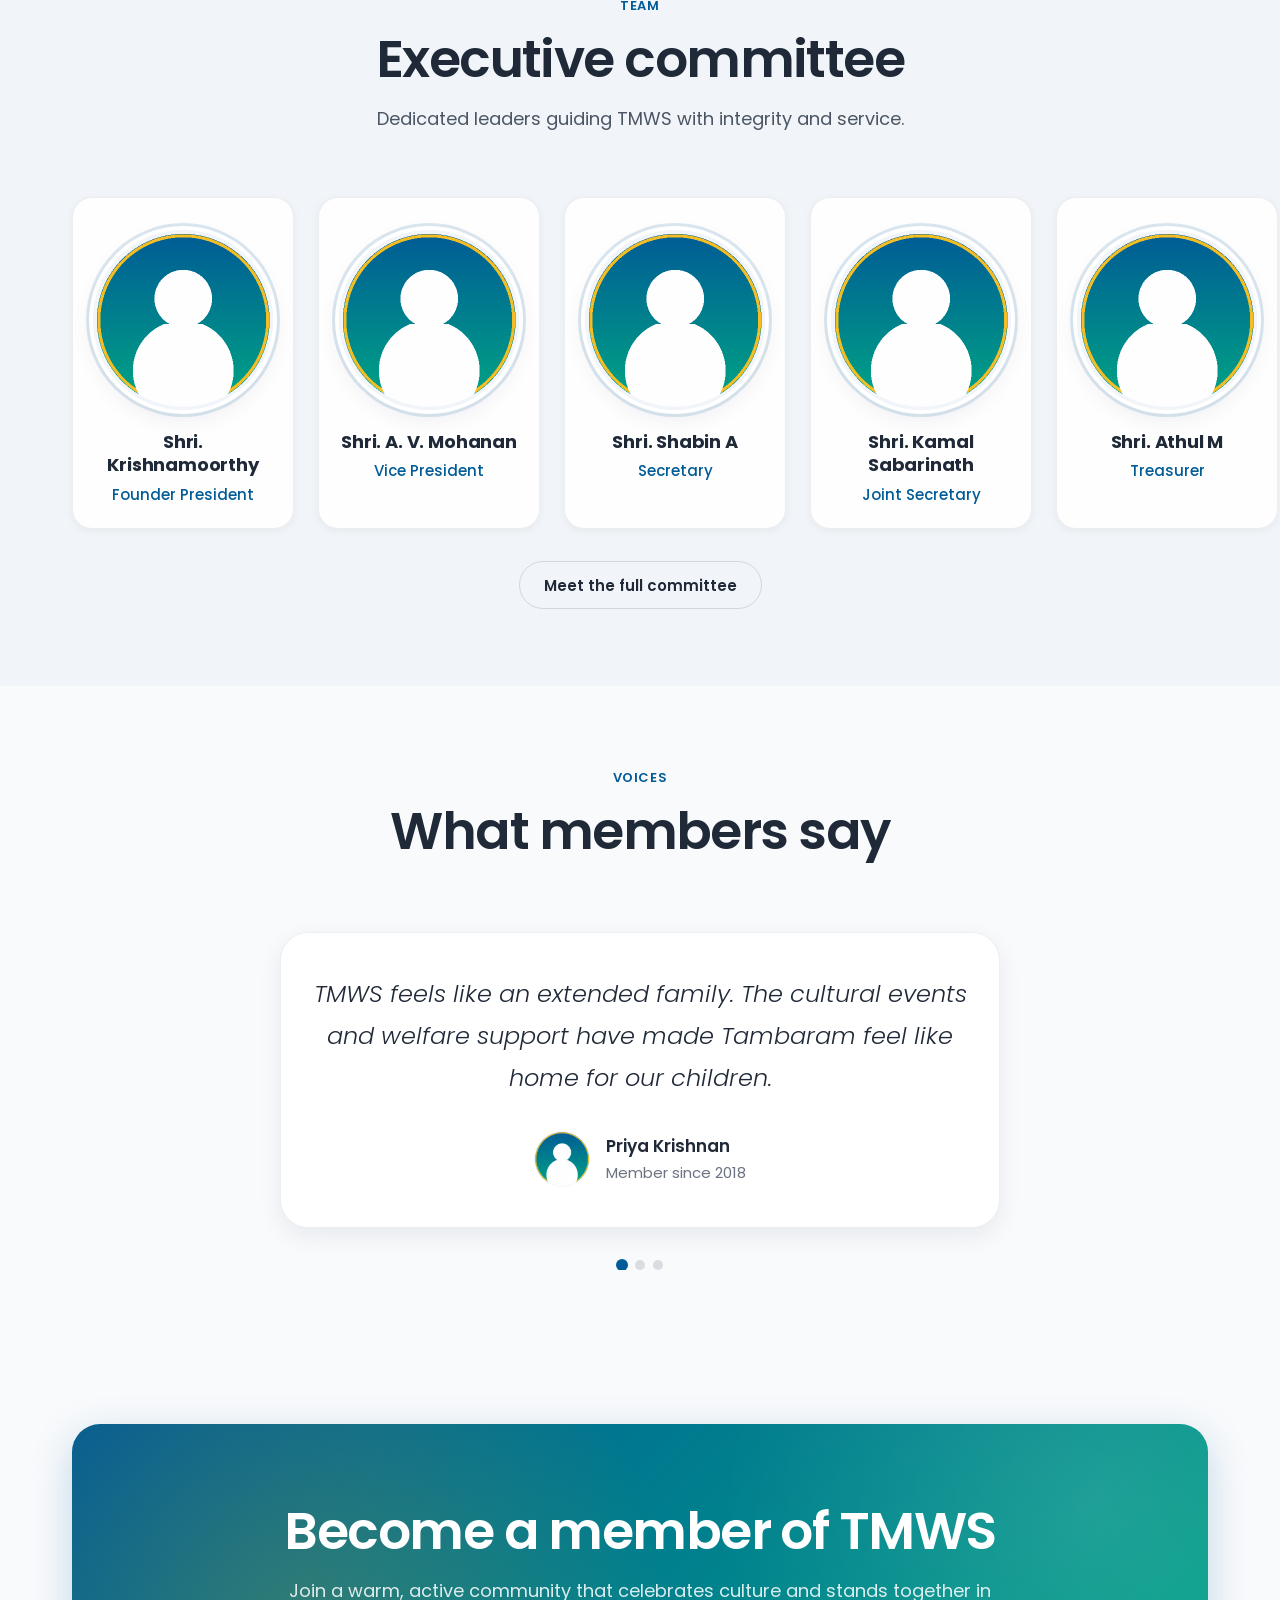
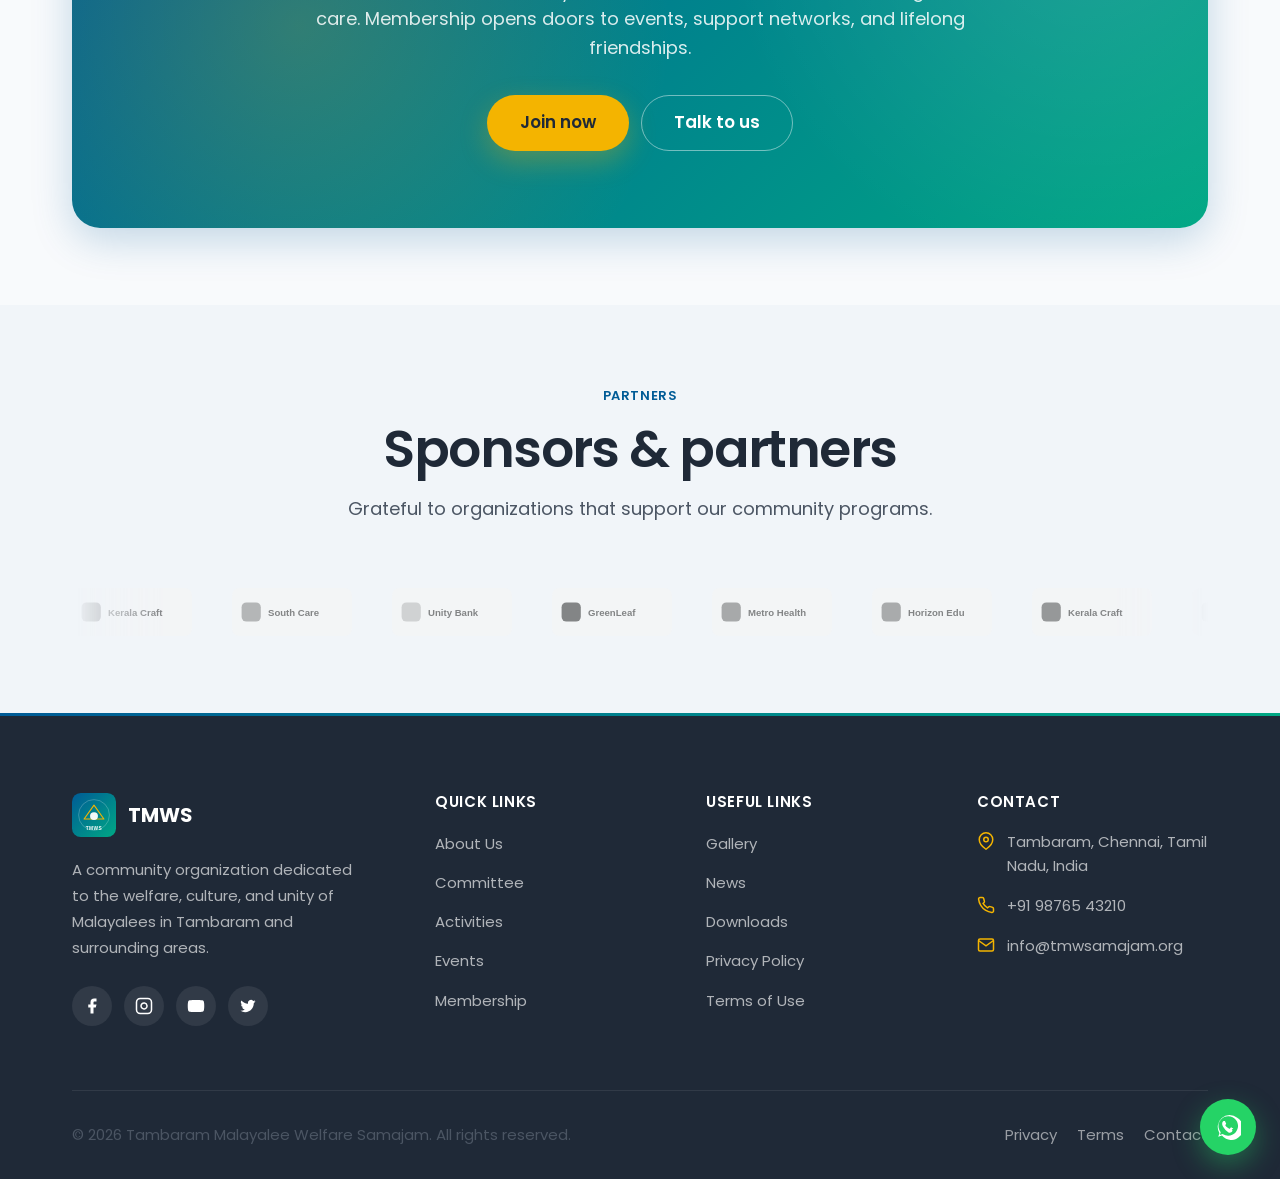
==== commit c471d335: "Redesign Committee page as a premium leadership directory Rebuild committee.html as a sectioned dire" ====
--- a/index.html
+++ b/index.html
@@ -278,14 +278,14 @@
           <h2 class="section-title">President's message</h2>
         </header>
         <div class="message-block reveal">
-          <img class="message-block__photo" src="assets/images/committee/president.svg" alt="Portrait of President Rajan Nair" width="280" height="280" />
+          <img class="message-block__photo" src="assets/images/committee/krishnamoorthy.jpg" alt="Portrait of Founder President Shri. Krishnamoorthy" width="280" height="280" loading="lazy" data-committee-photo />
           <div>
             <p class="message-block__quote">
               Welcome to TMWS. Our Samajam stands for unity with purpose — celebrating Kerala’s living culture while caring for families through education, health, and welfare. Together, we build a community that feels like home.
             </p>
-            <p class="message-block__author">Rajan Nair</p>
-            <p class="message-block__role">President, Tambaram Malayalee Welfare Samajam</p>
-            <p class="message-block__signature">Rajan Nair</p>
+            <p class="message-block__author">Shri. Krishnamoorthy</p>
+            <p class="message-block__role">Founder President, Tambaram Malayalee Welfare Samajam</p>
+            <p class="message-block__signature">Krishnamoorthy</p>
           </div>
         </div>
       </div>
@@ -299,7 +299,7 @@
           <h2 class="section-title">Executive committee</h2>
           <p class="section-desc">Dedicated leaders guiding TMWS with integrity and service.</p>
         </header>
-        <div class="grid grid--4" data-home-committee></div>
+        <div class="committee-grid" data-home-committee></div>
         <div class="text-center mt-8 reveal">
           <a href="committee.html" class="btn btn--outline-dark">Meet the full committee</a>
         </div>
--- a/assets/css/style.css
+++ b/assets/css/style.css
@@ -294,3 +294,209 @@
     gap: var(--space-8);
   }
 }
+
+/* ---------- Committee Directory ---------- */
+
+.committee-hero {
+  position: relative;
+  padding-top: calc(var(--header-height) + clamp(3.5rem, 8vw, 5.5rem));
+  padding-bottom: clamp(3.5rem, 7vw, 5.5rem);
+  overflow: hidden;
+  color: var(--color-white);
+  background: var(--color-primary-dark);
+}
+
+.committee-hero__bg {
+  position: absolute;
+  inset: 0;
+  background:
+    radial-gradient(ellipse at 15% 20%, rgba(0, 168, 132, 0.35), transparent 45%),
+    radial-gradient(ellipse at 85% 10%, rgba(244, 180, 0, 0.22), transparent 40%),
+    linear-gradient(135deg, #003d66 0%, #005B96 48%, #007a6e 100%);
+  pointer-events: none;
+}
+
+.committee-hero__bg::after {
+  content: "";
+  position: absolute;
+  inset: 0;
+  background-image:
+    linear-gradient(rgba(255, 255, 255, 0.04) 1px, transparent 1px),
+    linear-gradient(90deg, rgba(255, 255, 255, 0.04) 1px, transparent 1px);
+  background-size: 48px 48px;
+  mask-image: linear-gradient(180deg, rgba(0, 0, 0, 0.55), transparent 85%);
+  pointer-events: none;
+}
+
+.committee-hero__content {
+  position: relative;
+  z-index: 1;
+  max-width: 820px;
+}
+
+.breadcrumb--light,
+.breadcrumb--light a {
+  color: rgba(255, 255, 255, 0.72);
+}
+
+.breadcrumb--light a:hover {
+  color: var(--color-white);
+}
+
+.committee-hero__eyebrow {
+  color: var(--color-secondary);
+}
+
+.committee-hero__title {
+  font-size: var(--fs-hero);
+  font-weight: var(--font-weight-bold);
+  color: var(--color-white);
+  letter-spacing: var(--ls-tight);
+  margin-bottom: var(--space-5);
+}
+
+.committee-hero__intro {
+  font-size: var(--fs-lg);
+  font-weight: var(--font-weight-light);
+  color: rgba(255, 255, 255, 0.88);
+  line-height: var(--lh-relaxed);
+  max-width: 42rem;
+  margin-bottom: var(--space-8);
+}
+
+.committee-hero__nav {
+  display: flex;
+  flex-wrap: wrap;
+  gap: var(--space-2);
+}
+
+.committee-jump {
+  display: inline-flex;
+  align-items: center;
+  padding: 0.45rem 0.9rem;
+  font-size: var(--fs-xs);
+  font-weight: var(--font-weight-medium);
+  color: rgba(255, 255, 255, 0.9);
+  border: 1px solid rgba(255, 255, 255, 0.28);
+  border-radius: var(--radius-full);
+  background: rgba(255, 255, 255, 0.08);
+  backdrop-filter: blur(8px);
+  transition: background var(--duration-fast) var(--ease-out),
+    border-color var(--duration-fast) var(--ease-out),
+    transform var(--duration-fast) var(--ease-out);
+}
+
+.committee-jump:hover {
+  background: rgba(255, 255, 255, 0.16);
+  border-color: rgba(255, 255, 255, 0.5);
+  color: var(--color-white);
+  transform: translateY(-1px);
+}
+
+.committee-directory {
+  padding-bottom: var(--section-padding);
+}
+
+.committee-loading {
+  text-align: center;
+  padding: var(--space-16) var(--space-4);
+  color: var(--color-text-muted);
+}
+
+.committee-section {
+  padding-top: var(--section-padding);
+  position: relative;
+}
+
+.committee-section:nth-child(even) {
+  background: transparent;
+}
+
+.committee-section__header {
+  text-align: center;
+  max-width: 640px;
+  margin: 0 auto clamp(2.5rem, 4vw, 3.5rem);
+}
+
+.committee-section__icon {
+  display: grid;
+  place-items: center;
+  width: 64px;
+  height: 64px;
+  margin: 0 auto var(--space-5);
+  border-radius: var(--radius-xl);
+  background: var(--color-primary-soft);
+  color: var(--color-primary);
+  box-shadow: var(--shadow-sm);
+}
+
+.committee-section__icon svg {
+  width: 28px;
+  height: 28px;
+}
+
+.committee-section__title {
+  font-size: var(--fs-3xl);
+  margin-bottom: var(--space-4);
+}
+
+.committee-section__divider {
+  width: 56px;
+  height: 3px;
+  margin: 0 auto var(--space-5);
+  border-radius: var(--radius-full);
+  background: var(--gradient-primary);
+}
+
+.committee-section__desc {
+  font-size: var(--fs-md);
+  color: var(--color-text-secondary);
+  margin-inline: auto;
+}
+
+.committee-grid {
+  display: grid;
+  grid-template-columns: repeat(5, 1fr);
+  gap: var(--space-6);
+  align-items: stretch;
+}
+
+.committee-group {
+  margin-bottom: var(--space-12);
+}
+
+.committee-group:last-child {
+  margin-bottom: 0;
+}
+
+.committee-group__title {
+  display: flex;
+  align-items: center;
+  gap: var(--space-4);
+  font-size: var(--fs-xl);
+  font-weight: var(--font-weight-semibold);
+  margin-bottom: var(--space-6);
+  color: var(--color-text);
+}
+
+.committee-group__title::after {
+  content: "";
+  flex: 1;
+  height: 1px;
+  background: var(--color-border-strong);
+}
+
+.committee-section + .committee-section::before {
+  content: "";
+  display: block;
+  max-width: var(--container-max);
+  margin: 0 auto;
+  height: 1px;
+  background: linear-gradient(
+    90deg,
+    transparent,
+    var(--color-border-strong),
+    transparent
+  );
+}
+
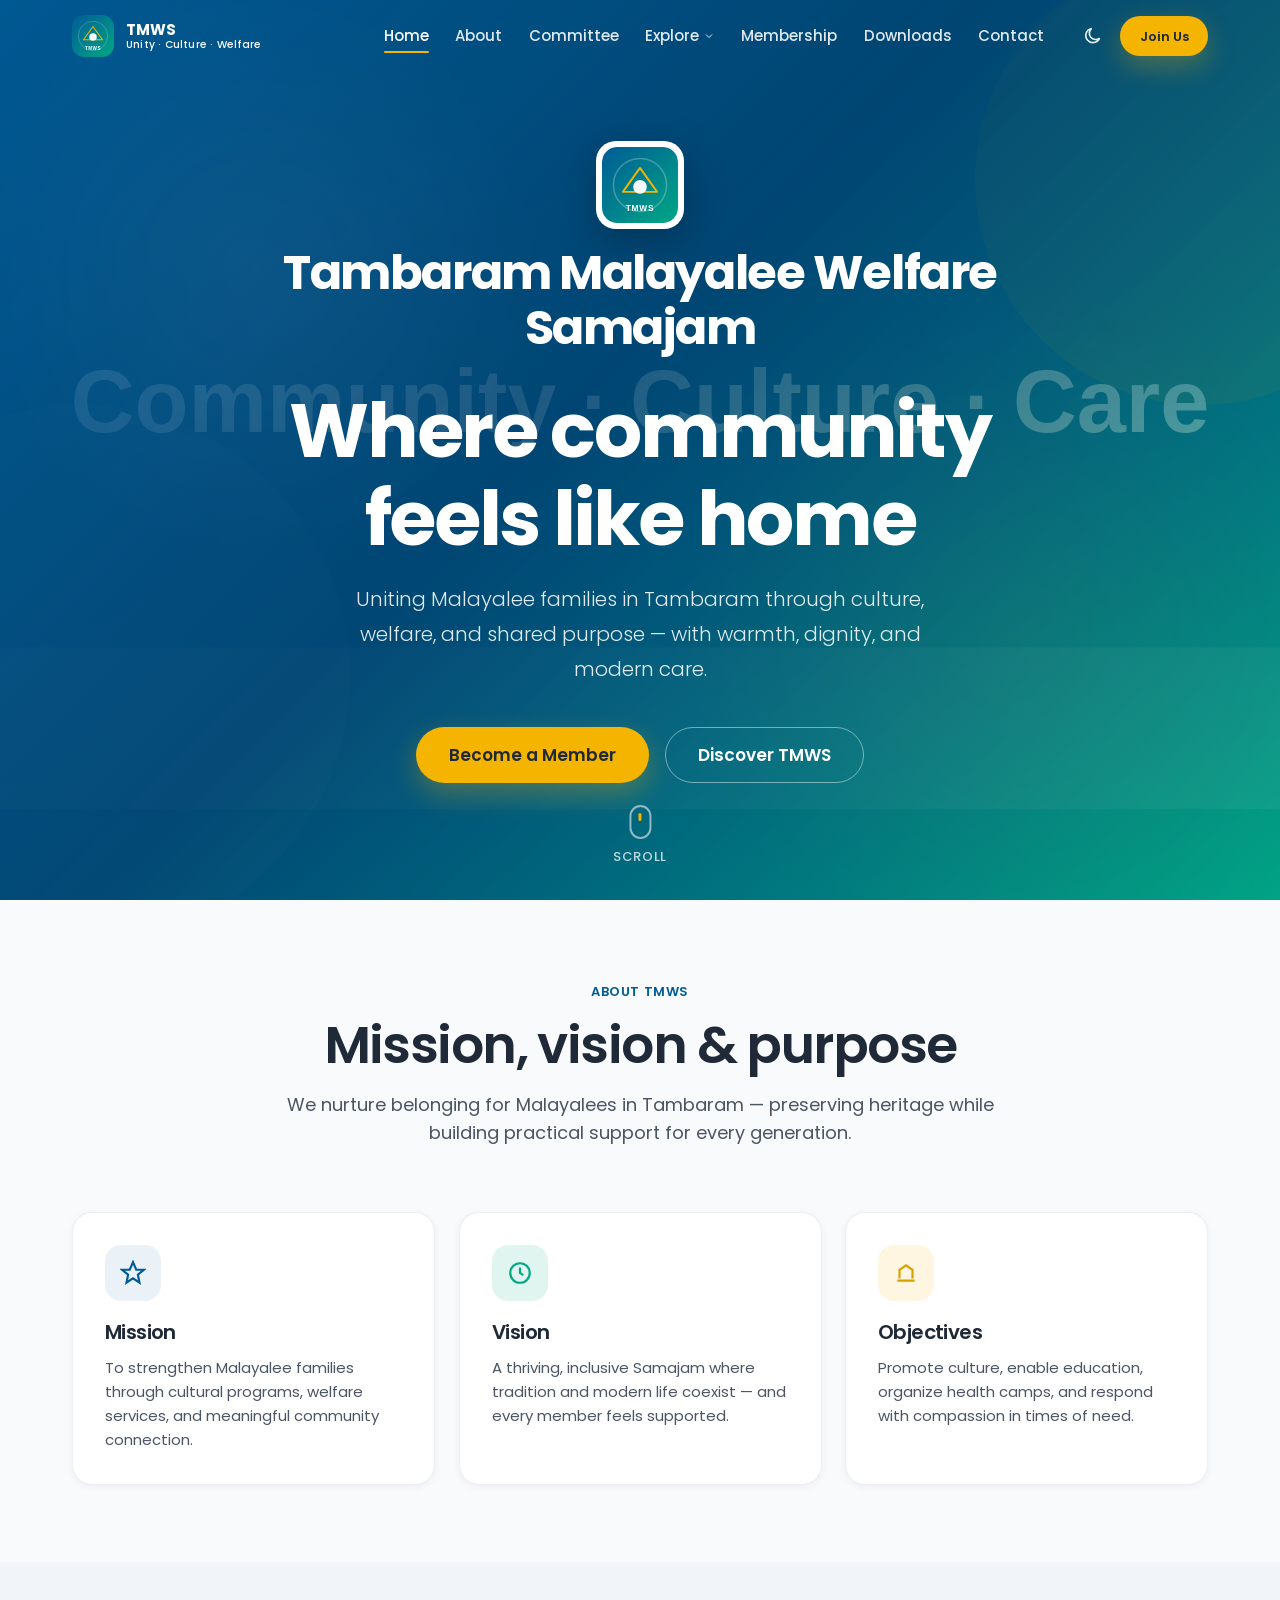
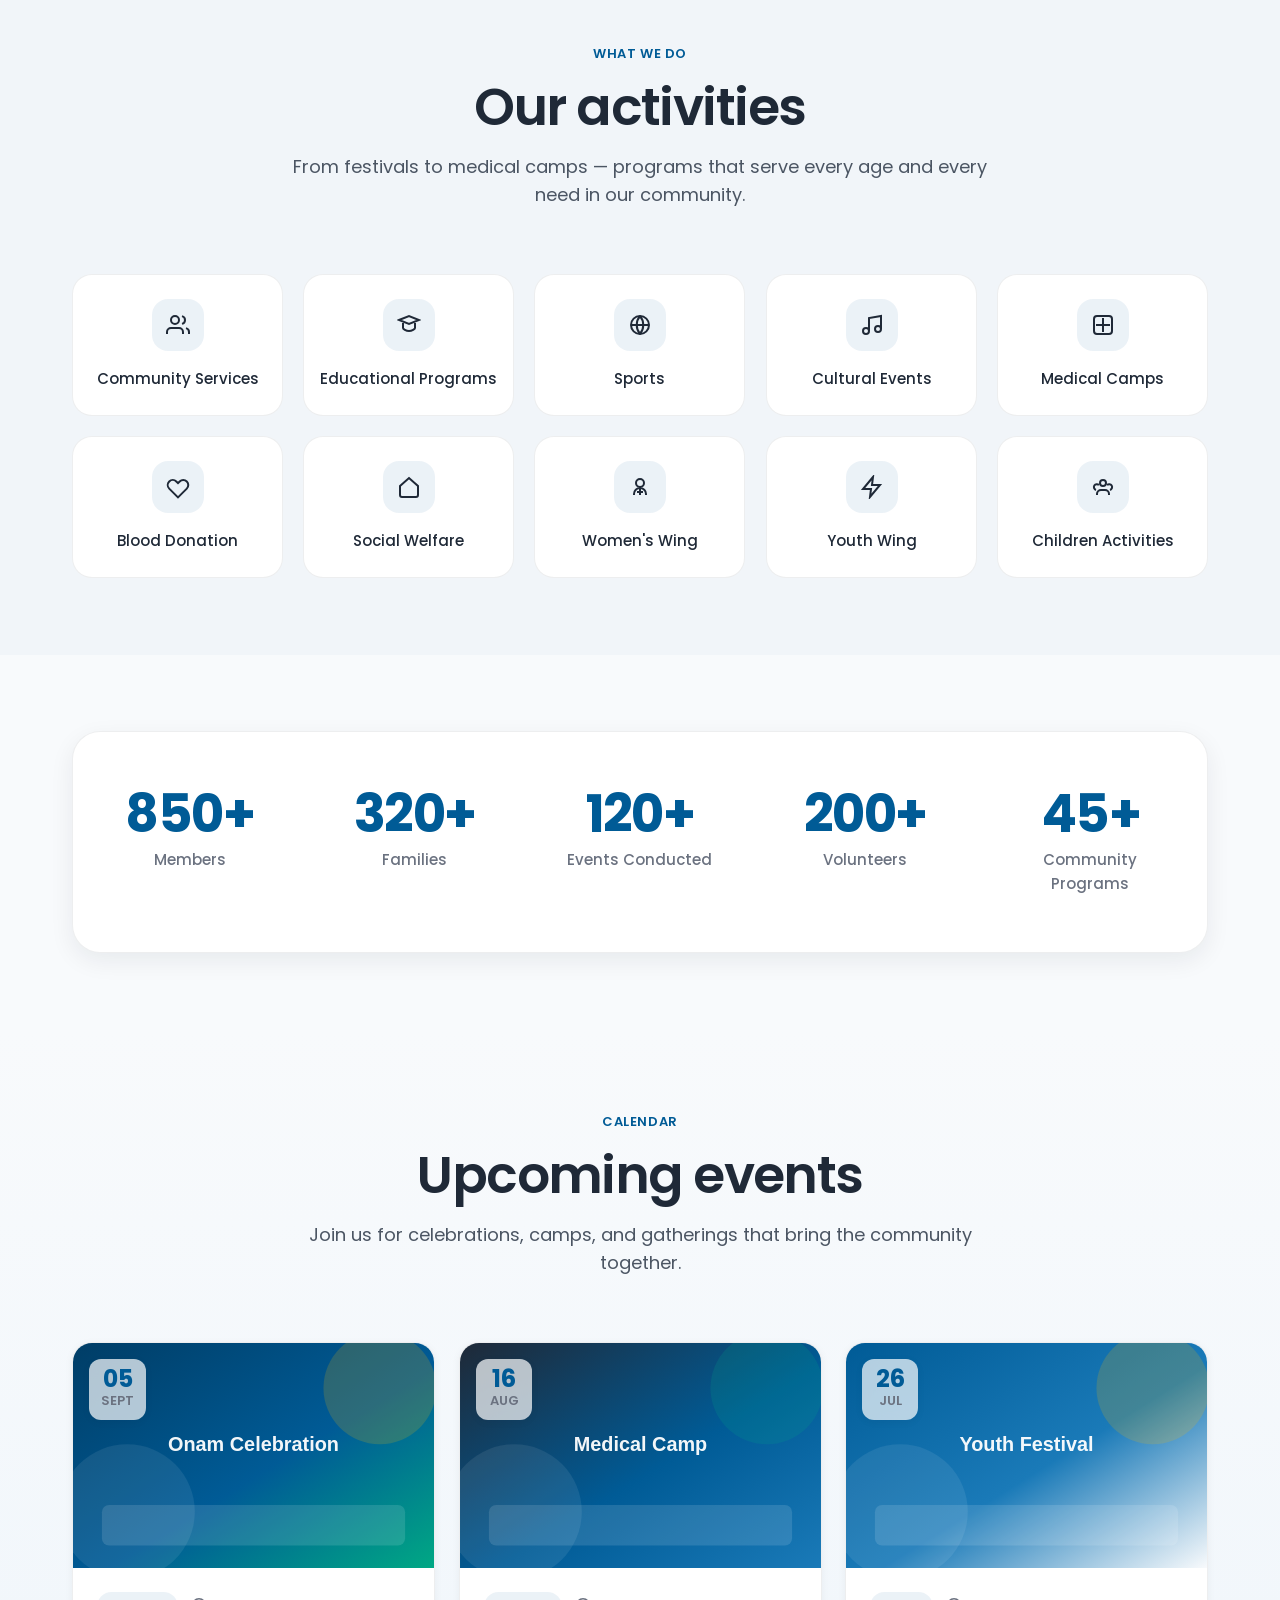
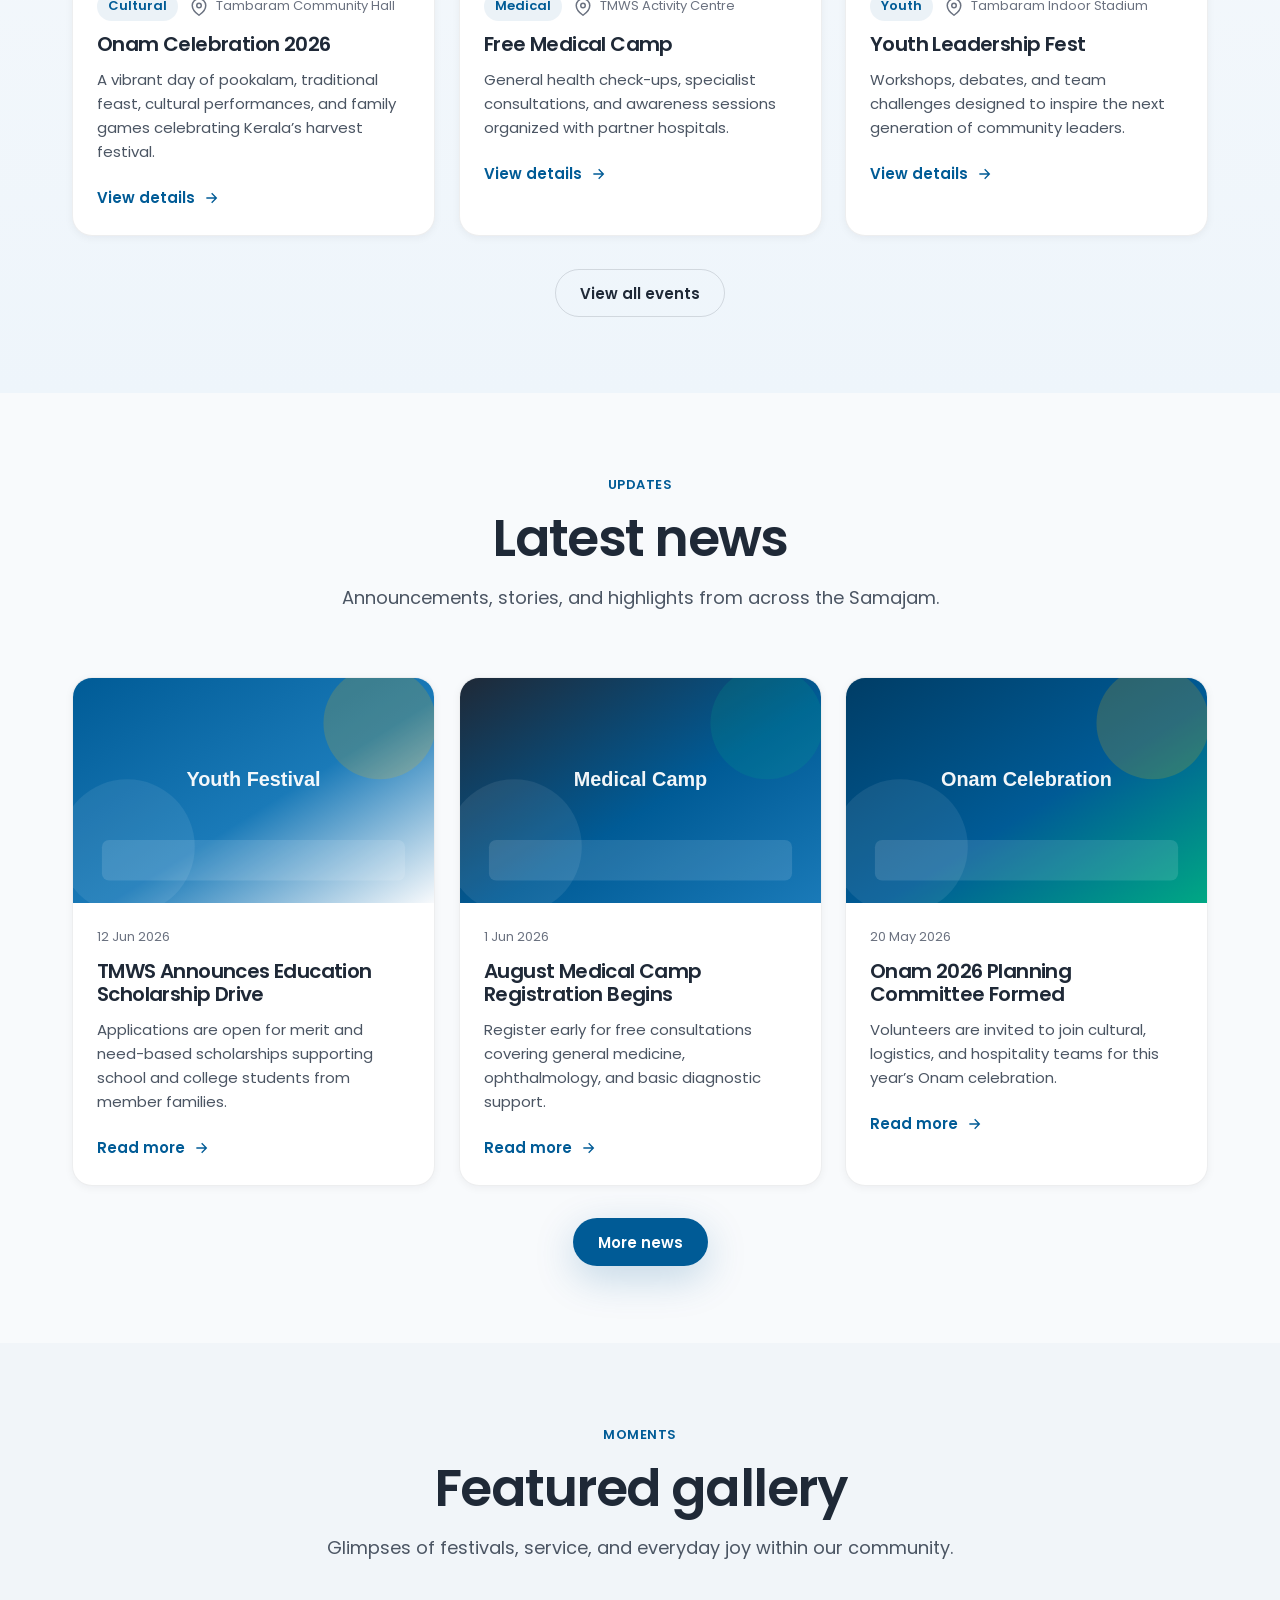
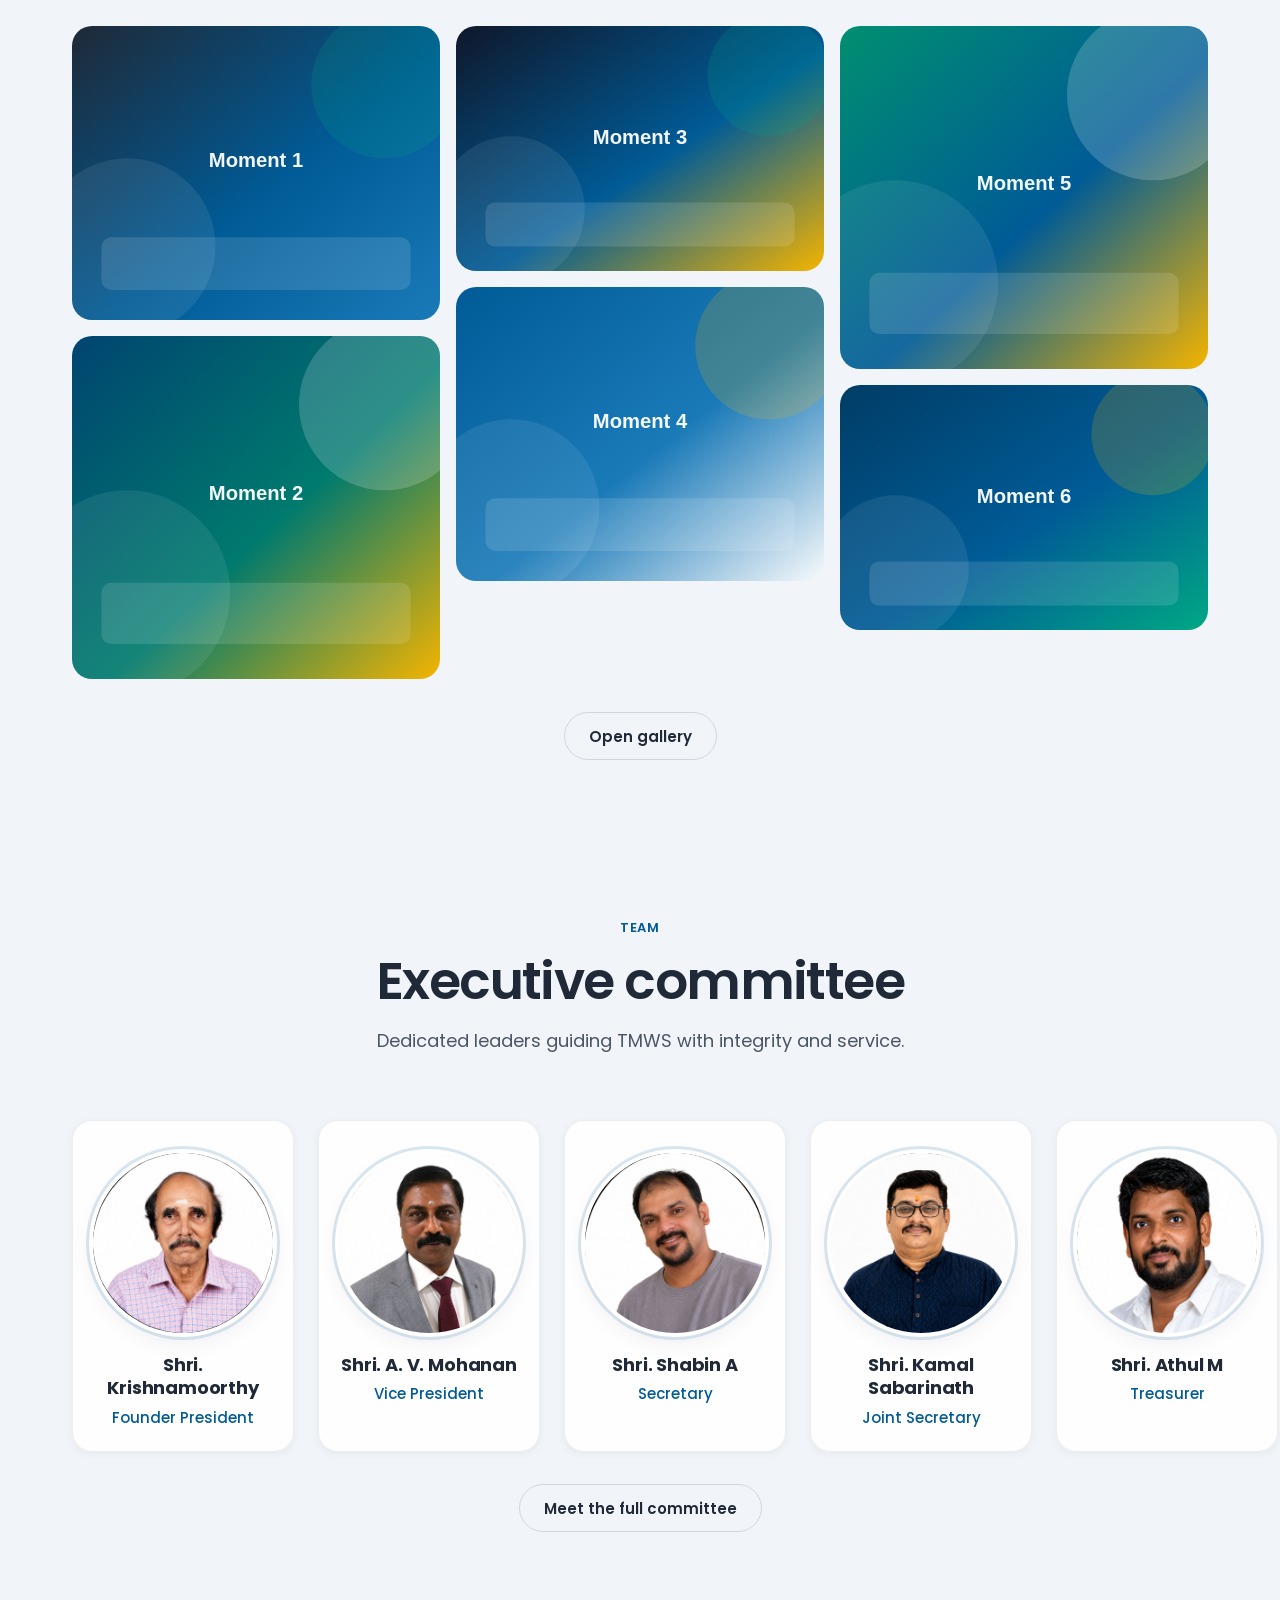
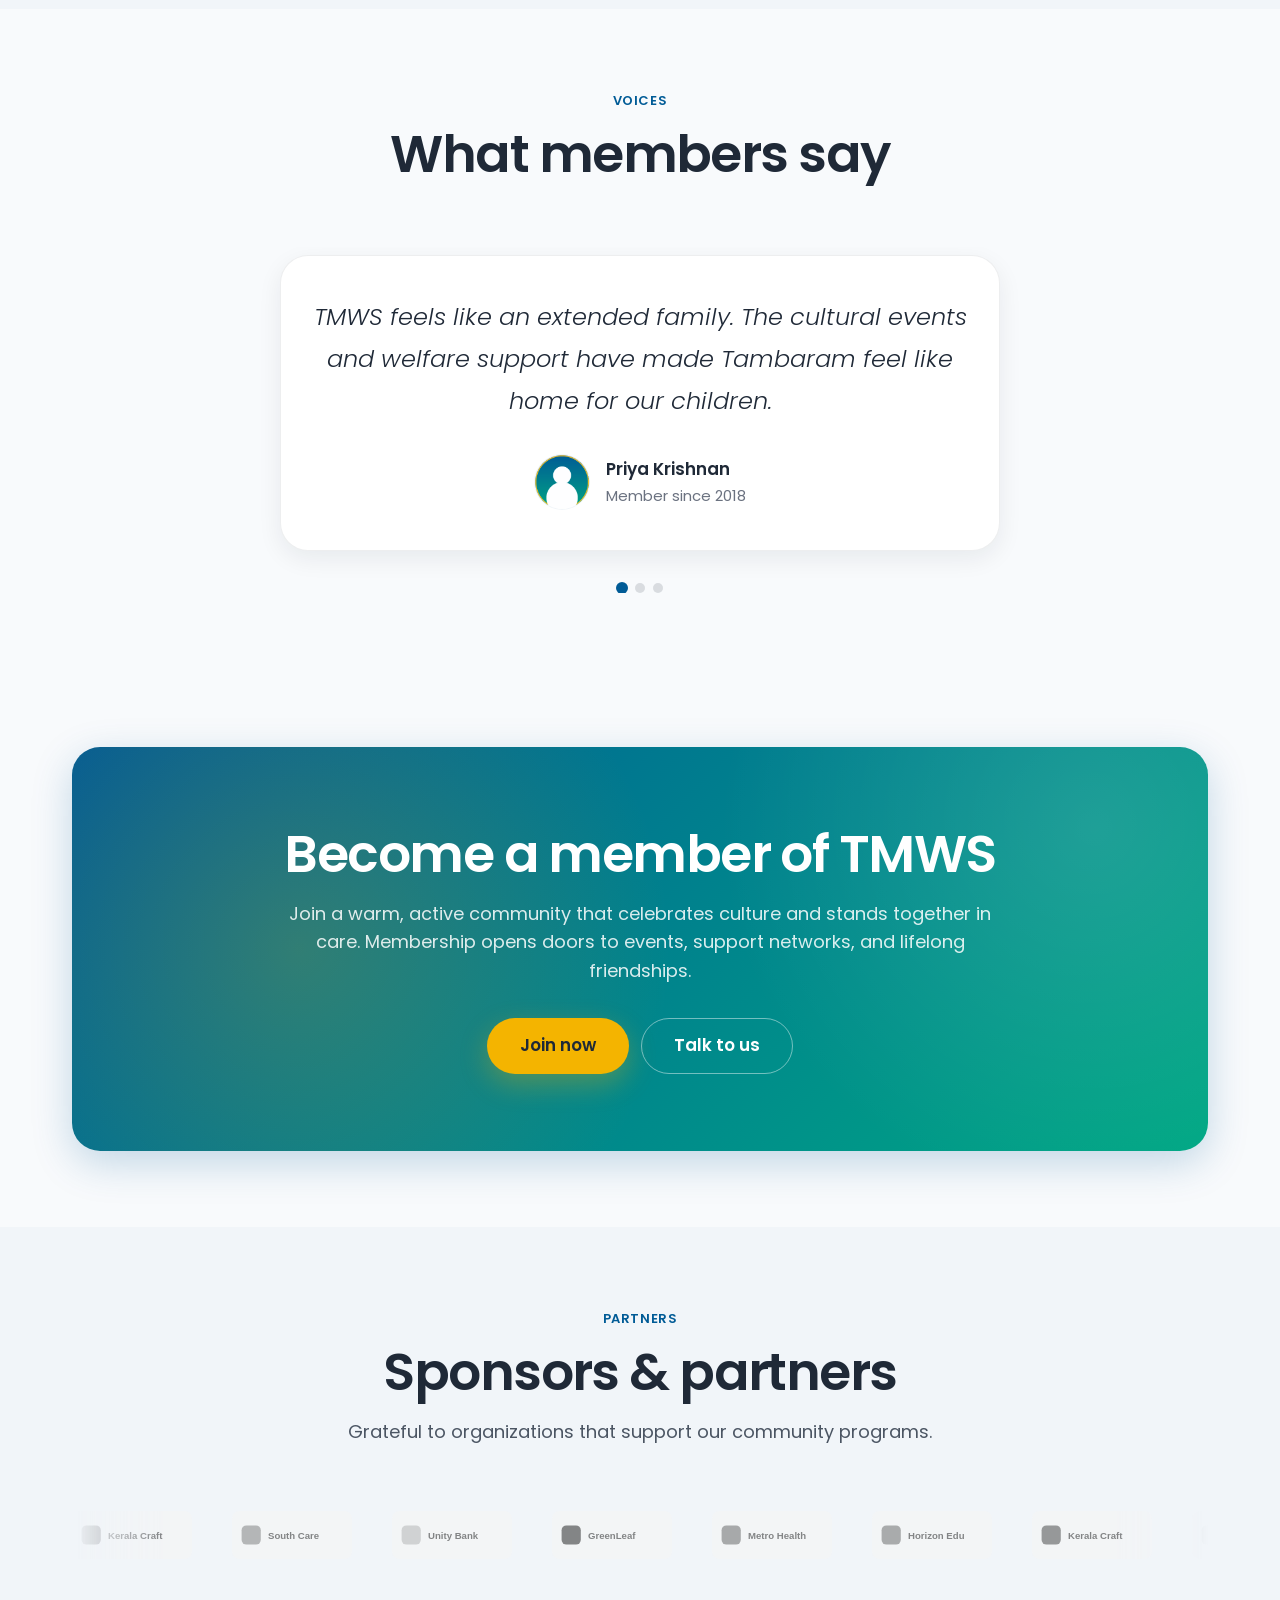
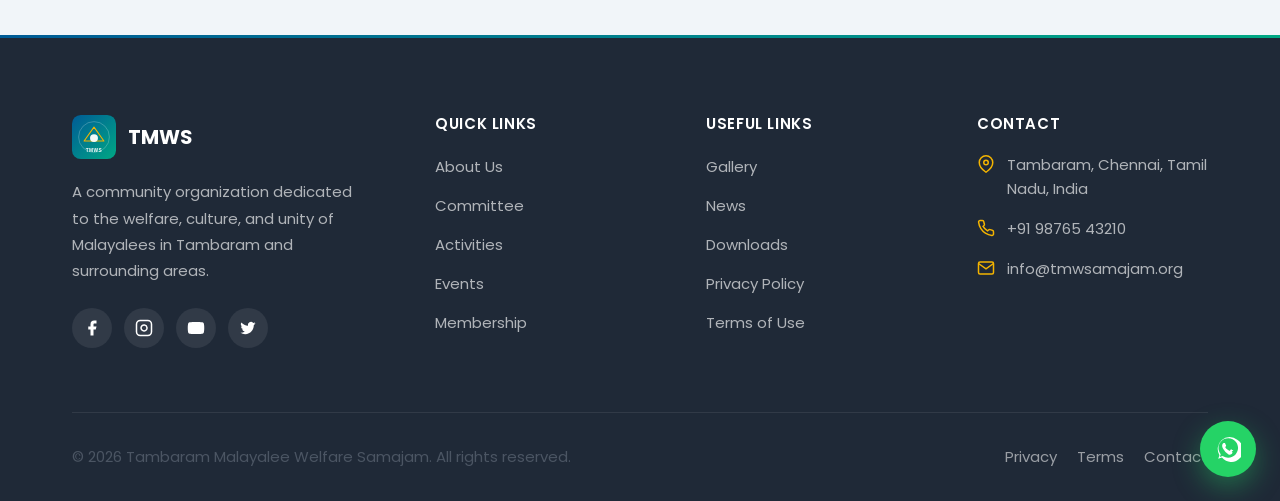
==== commit 819c23b0: "Update index.html remove president message" ====
--- a/index.html
+++ b/index.html
@@ -269,24 +269,7 @@
         </div>
       </div>
     </section>
-
-    <!-- 8. President's Message -->
-    <section class="section" id="message">
-      <div class="container">
-        <header class="section-header reveal">
-          <p class="section-eyebrow">Leadership</p>
-          <h2 class="section-title">President's message</h2>
-        </header>
-        <div class="message-block reveal">
-          <img class="message-block__photo" src="assets/images/committee/krishnamoorthy.jpg" alt="Portrait of Founder President Shri. Krishnamoorthy" width="280" height="280" loading="lazy" data-committee-photo />
-          <div>
-            <p class="message-block__quote">
-              Welcome to TMWS. Our Samajam stands for unity with purpose — celebrating Kerala’s living culture while caring for families through education, health, and welfare. Together, we build a community that feels like home.
-            </p>
-            <p class="message-block__author">Shri. Krishnamoorthy</p>
-            <p class="message-block__role">Founder President, Tambaram Malayalee Welfare Samajam</p>
-            <p class="message-block__signature">Krishnamoorthy</p>
-          </div>
+        </div>
         </div>
       </div>
     </section>
--- a/assets/css/style.css
+++ b/assets/css/style.css
@@ -404,7 +404,7 @@
 }
 
 .committee-section {
-  padding-top: var(--section-padding);
+  padding-top: clamp(2.75rem, 5vw, 4.5rem);
   position: relative;
 }
 
@@ -500,3 +500,24 @@
   );
 }
 
+.committee-error {
+  text-align: center;
+  max-width: 34rem;
+  margin: var(--space-16) auto;
+  padding: var(--space-10) var(--space-6);
+  background: var(--color-bg-elevated);
+  border: 1px solid var(--color-border);
+  border-radius: var(--radius-2xl);
+  box-shadow: var(--shadow-sm);
+}
+
+.committee-error h2 {
+  font-size: var(--fs-2xl);
+  margin-bottom: var(--space-4);
+}
+
+.committee-error p {
+  margin-inline: auto;
+  margin-bottom: var(--space-6);
+}
+
